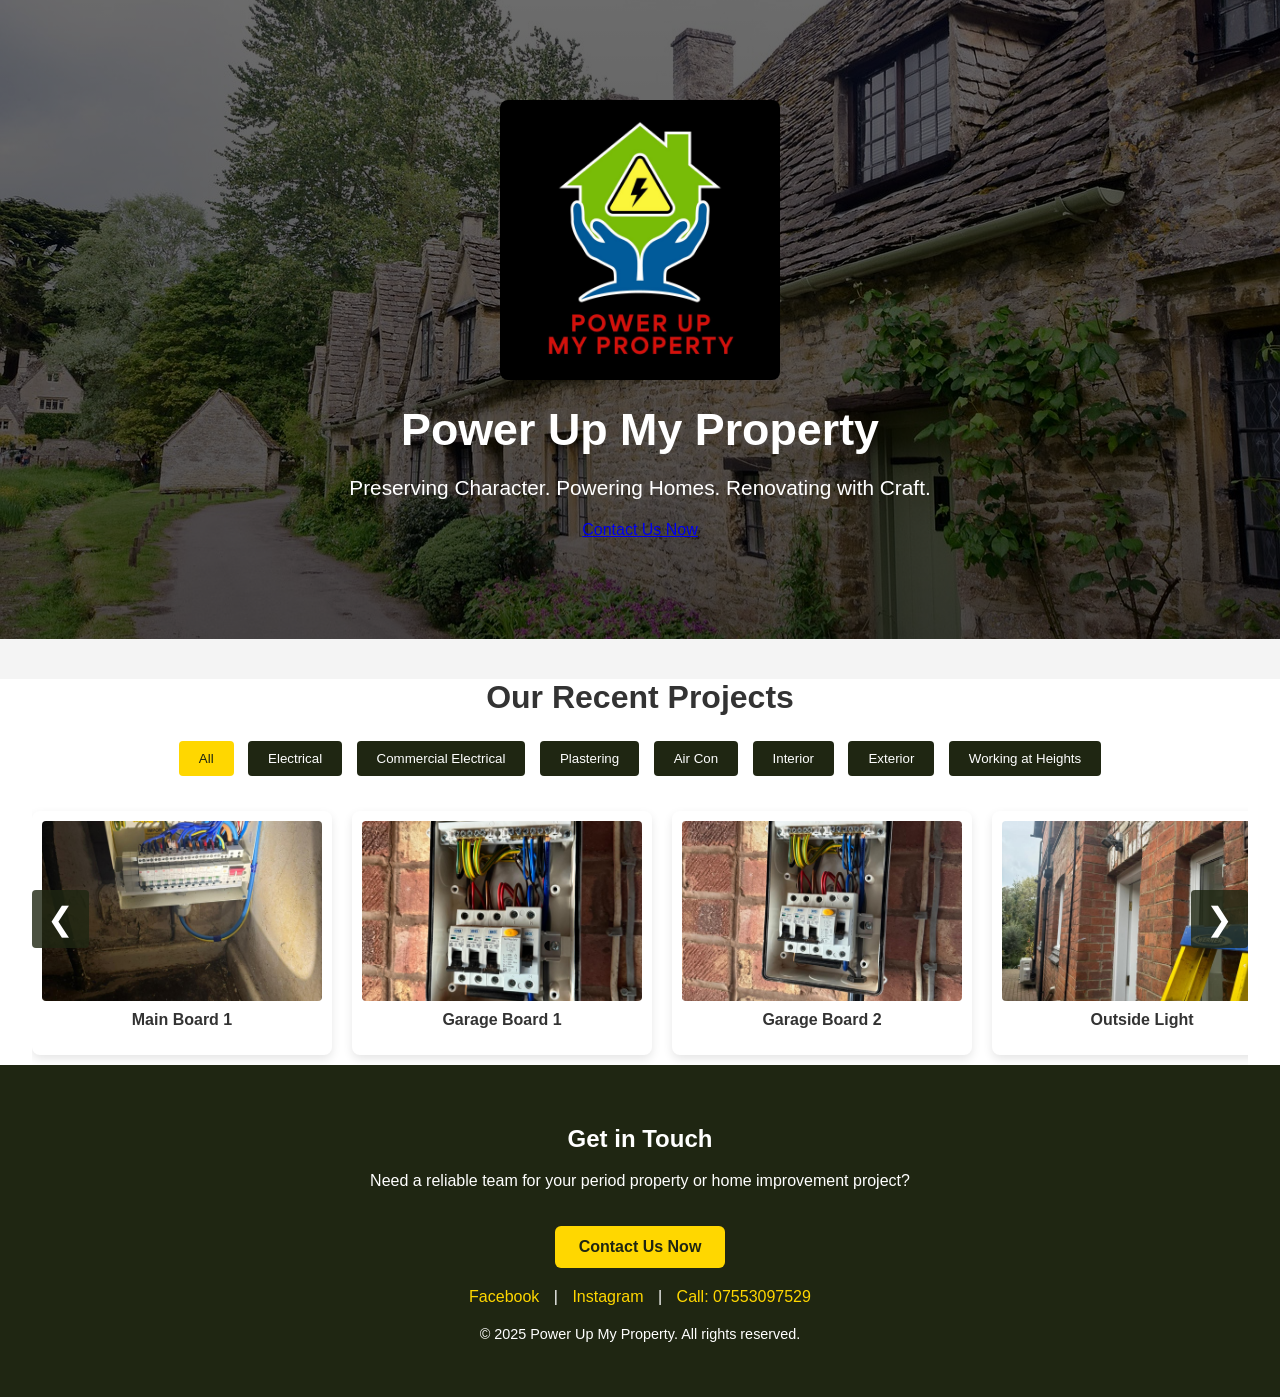
==== index.html @ 35eda973 "init init" ====
<!DOCTYPE html>


<html lang="en">
<head>
  <meta charset="UTF-8" />
  <meta name="viewport" content="width=device-width, initial-scale=1.0" />
  <meta name="description" content="Power Up My Property - Period property renovations, electrical work, masonry and carpentry. Trusted home improvement experts.">
  <meta name="keywords" content="period renovation, electrical services, masonry, carpentry, domestic improvements, heritage restoration">
  <meta name="author" content="Power Up My Property">
  <title>Power Up My Property | Period Renovation & Home Services</title>
  <style>
    body { margin: 0; font-family: 'Segoe UI', sans-serif; background-color: #f4f4f4; color: #333; }
    header { background: url('Assets/village%201.jpg') no-repeat center center; background-size: cover; color: white; padding: 100px 20px 80px; text-align: center; position: relative; }
    header::after { content: ""; position: absolute; top: 0; left: 0; width: 100%; height: 100%; background: rgba(0, 0, 0, 0.5); z-index: 0; }
    header .content { position: relative; z-index: 1; }
    header img { width: 140px; border-radius: 8px; }
    h1 { font-size: 2.8em; margin: 20px 0 10px; }
    .tagline { font-size: 1.3em; }
    .filter-buttons { text-align: center; margin: 20px 0; }
    .filter-buttons button { padding: 10px 20px; margin: 5px; border: none; background: #1f2612; color: #fff; border-radius: 4px; cursor: pointer; }
    .filter-buttons button.active, .filter-buttons button:hover { background-color: #ffd700; color: #1f2612; }
    .carousel-container { position: relative; overflow: hidden; margin: 0 auto; max-width: 95%; }
    .carousel-track { display: flex; flex-wrap: nowrap; overflow-x: auto; scroll-behavior: smooth; padding: 10px 0; gap: 20px; }
    .carousel-item { flex: 0 0 auto; width: 280px; display: inline-flex; flex-direction: column; background: #fff; border-radius: 8px; box-shadow: 0 4px 10px rgba(0, 0, 0, 0.1); padding: 10px; text-align: center; cursor: pointer; }
    .carousel-item img { width: 100%; height: 180px; object-fit: cover; border-radius: 4px; }
    .carousel-item p { margin-top: 10px; font-weight: 600; color: #333; }
    .carousel-btn { position: absolute; top: 45%; transform: translateY(-50%); background: rgba(31, 38, 18, 0.8); color: white; border: none; font-size: 2em; padding: 10px 15px; cursor: pointer; z-index: 10; border-radius: 4px; }
    .carousel-btn.left { left: 0; }
    .carousel-btn.right { right: 0; }
    .carousel-btn:hover { background: #ffd700; color: #1f2612; }
    .lightbox { display: none; position: fixed; z-index: 1000; top: 0; left: 0; width: 100%; height: 100%; background: rgba(0,0,0,0.8); align-items: center; justify-content: center; }
    .lightbox img { max-width: 90%; max-height: 80vh; border-radius: 8px; }
    footer { background: #1f2612; color: white; text-align: center; padding: 40px 20px; }
    .contact-btn { display: inline-block; margin-top: 20px; padding: 12px 24px; background-color: #ffd700; color: #1f2612; text-decoration: none; font-weight: bold; border-radius: 6px; }
    .socials a { margin: 0 10px; color: #ffd700; text-decoration: none; }
    @media (max-width: 768px) { .carousel-item { width: 80%; } }
  </style>
<header style="position: relative; background: url('Assets/village 1.jpg') no-repeat center center; background-size: cover; padding: 100px 20px 100px;">
  <div style="position: absolute; top: 0; left: 0; width: 100%; height: 100%;
               background: linear-gradient(to bottom, rgba(0,0,0,0.15), rgba(0,0,0,0.35));
               z-index: 0;"></div>

  <div class="content" style="position: relative; z-index: 1; text-align: center; color: white;">
    <img src="Assets/Logo Black.jpeg" alt="Power Up My Property Logo"
         style="width: 280px; margin-bottom: 20px;" />

    <h1 style="font-size: 2.8em; margin: 0 0 10px;">Power Up My Property</h1>
    <p class="tagline" style="font-size: 1.3em;">Preserving Character. Powering Homes. Renovating with Craft.</p>

    <a href=\"mailto: powerupmyproperty@gmail.com\" class=\"contact-btn\" 
       style=\"margin-top: 25px; display: inline-block; padding: 14px 30px; font-size: 1em; font-weight: bold;
              background-color: #ffd700; color: #1f2612; text-decoration: none; border-radius: 6px;\">
      Contact Us Now
    </a>
  </div>
</header>


  <section id="projects" style="background-color:#fff;">
    <h2 style="text-align:center; font-size:2em; margin:40px 0 20px;">Our Recent Projects</h2>


<div class="filter-buttons">
  <button class="filter-btn active" data-category="all">All</button>
  <button class="filter-btn" data-category="electrical">Electrical</button>
  <button class="filter-btn" data-category="commercial">Commercial Electrical</button>
  <button class="filter-btn" data-category="plastering">Plastering</button>
  <button class="filter-btn" data-category="aircon">Air Con</button>
  <button class="filter-btn" data-category="interior">Interior</button>
  <button class="filter-btn" data-category="exterior">Exterior</button>
  <button class="filter-btn" data-category="wah">Working at Heights</button>
</div>

<div class="carousel-container">
  <button class="carousel-btn left">&#10094;</button>
  <div class="carousel-track">

    <!-- Electrical -->
    <div class="carousel-item" data-category="electrical">
      <img src="Assets/Main Board 1.jpeg" alt="Main Board 1">
      <p>Main Board 1</p>
    </div>
    <div class="carousel-item" data-category="electrical">
      <img src="Assets/Garrage Board 1.jpeg" alt="Garage Board 1">
      <p>Garage Board 1</p>
    </div>
    <div class="carousel-item" data-category="electrical">
      <img src="Assets/Garrage Board 2.jpeg" alt="Garage Board 2">
      <p>Garage Board 2</p>
    </div>
    <div class="carousel-item" data-category="electrical">
      <img src="Assets/Outside Light 1.jpeg" alt="Outside Light">
      <p>Outside Light</p>
    </div>

    <!-- Commercial Electrical -->
    <div class="carousel-item" data-category="commercial">
      <img src="Assets/Commercial Board 1.jpeg" alt="Commercial Board 1">
      <p>Commercial Consumer Unit</p>
    </div>
    <div class="carousel-item" data-category="commercial">
      <img src="Assets/EV Charger 1.jpeg" alt="EV Charger">
      <p>EV Charger Installation</p>
    </div>

    <!-- Plastering -->
    <div class="carousel-item" data-category="plastering">
      <img src="Assets/Plastering Arch 2.jpeg" alt="Plastering Arch 2">
      <p>Plastering Arch 2</p>
    </div>
    <div class="carousel-item" data-category="plastering">
      <img src="Assets/Plastering Arch.jpeg" alt="Plastering Arch">
      <p>Plastering Arch</p>
    </div>
    <div class="carousel-item" data-category="plastering">
      <img src="Assets/Plastering 7.jpeg" alt="Plastering 7">
      <p>Plastering 7</p>
    </div>
    <div class="carousel-item" data-category="plastering">
      <img src="Assets/Plastering 3.jpeg" alt="Plastering 3">
      <p>Plastering 3</p>
    </div>

    <!-- Air Con -->
    <div class="carousel-item" data-category="aircon">
      <img src="Assets/Air Con 1.jpeg" alt="Air Conditioning Unit 1">
      <p>Air Conditioning Unit 1</p>
    </div>
    <div class="carousel-item" data-category="aircon">
      <img src="Assets/Air Con 2.jpeg" alt="Air Conditioning Unit 2">
      <p>Air Conditioning Unit 2</p>
    </div>

    <!-- Working at Heights -->
    <div class="carousel-item" data-category="wah">
      <img src="Assets/WAH 1.jpeg" alt="WAH 1">
      <p>Working at Heights 1</p>
    </div>
    <div class="carousel-item" data-category="wah">
      <img src="Assets/WAH 2.jpeg" alt="WAH 2">
      <p>Working at Heights 2</p>
    </div>

  </div>
  <button class="carousel-btn right">&#10095;</button>
</div>

  </section>


  <div id="lightbox" class="lightbox">
    <img id="lightbox-img" src="#" alt="Expanded View">
  </div>


  <footer>
    <h2>Get in Touch</h2>
    <p>Need a reliable team for your period property or home improvement project?</p>
    <a href="mailto:powerupmyproperty@gmail.com" class="contact-btn">Contact Us Now</a>
    <div class="socials" style="margin-top:20px;">
      <a href="https://facebook.com/powerupmyproperty" target="_blank">Facebook</a> |
      <a href="https://instagram.com/powerupmyproperty" target="_blank">Instagram</a> |
      <a href="tel:+447553097529">Call: 07553097529</a>
    </div>
    <p style="margin-top: 20px; font-size: 0.9em;">&copy; 2025 Power Up My Property. All rights reserved.</p>
  </footer>


  <script>
    document.querySelectorAll('.filter-btn').forEach(btn => {
      btn.addEventListener('click', () => {
        document.querySelectorAll('.filter-btn').forEach(b => b.classList.remove('active'));
        btn.classList.add('active');
        const category = btn.getAttribute('data-category');
        document.querySelectorAll('.carousel-item').forEach(item => {
          item.style.display = category === 'all' || item.dataset.category === category ? 'inline-flex' : 'none';
        });
      });
    });
    document.querySelector('.carousel-btn.left').addEventListener('click', () => {
      document.querySelector('.carousel-track').scrollBy({ left: -300, behavior: 'smooth' });
    });
    document.querySelector('.carousel-btn.right').addEventListener('click', () => {
      document.querySelector('.carousel-track').scrollBy({ left: 300, behavior: 'smooth' });
    });
    document.querySelectorAll('.carousel-item img').forEach(img => {
      img.addEventListener('click', () => {
        document.getElementById('lightbox-img').src = img.src;
        document.getElementById('lightbox').style.display = 'flex';
      });
    });
    document.getElementById('lightbox').addEventListener('click', () => {
      document.getElementById('lightbox').style.display = 'none';
    });
  </script>


</body>
</html>
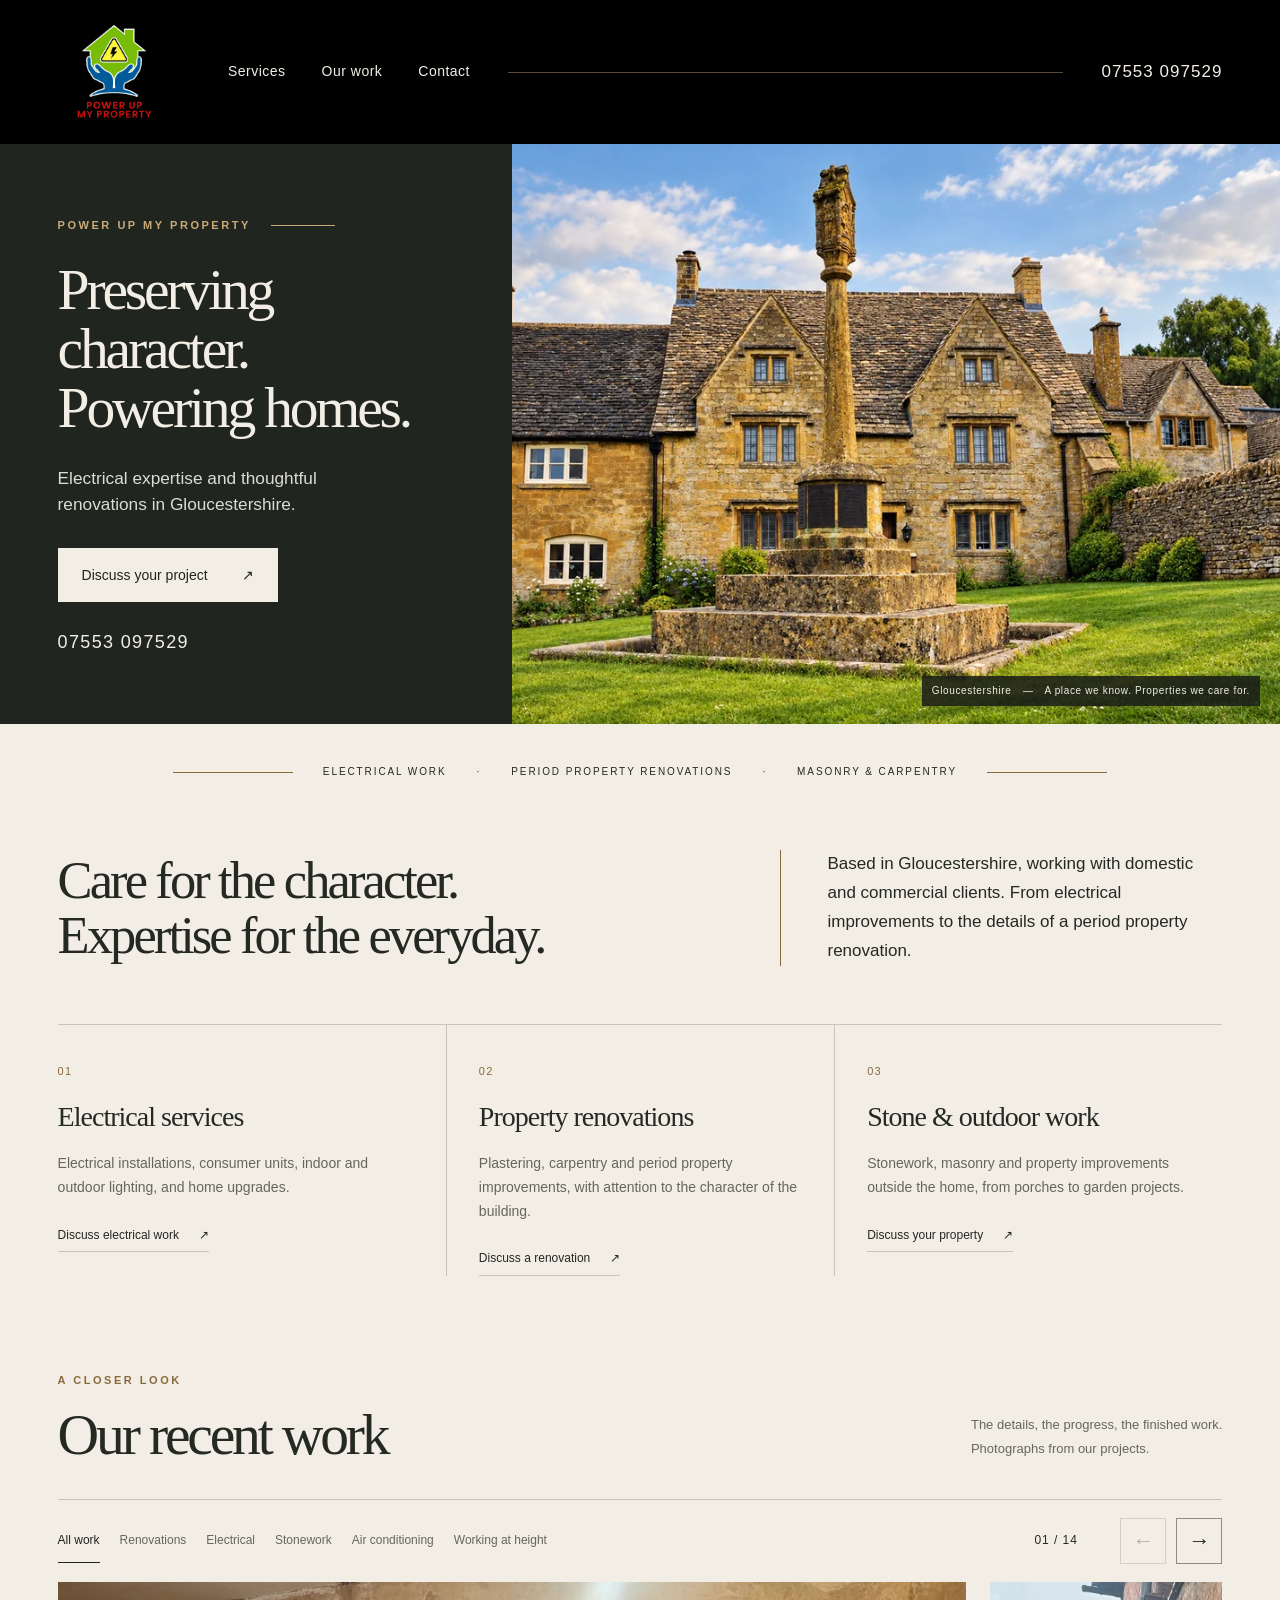
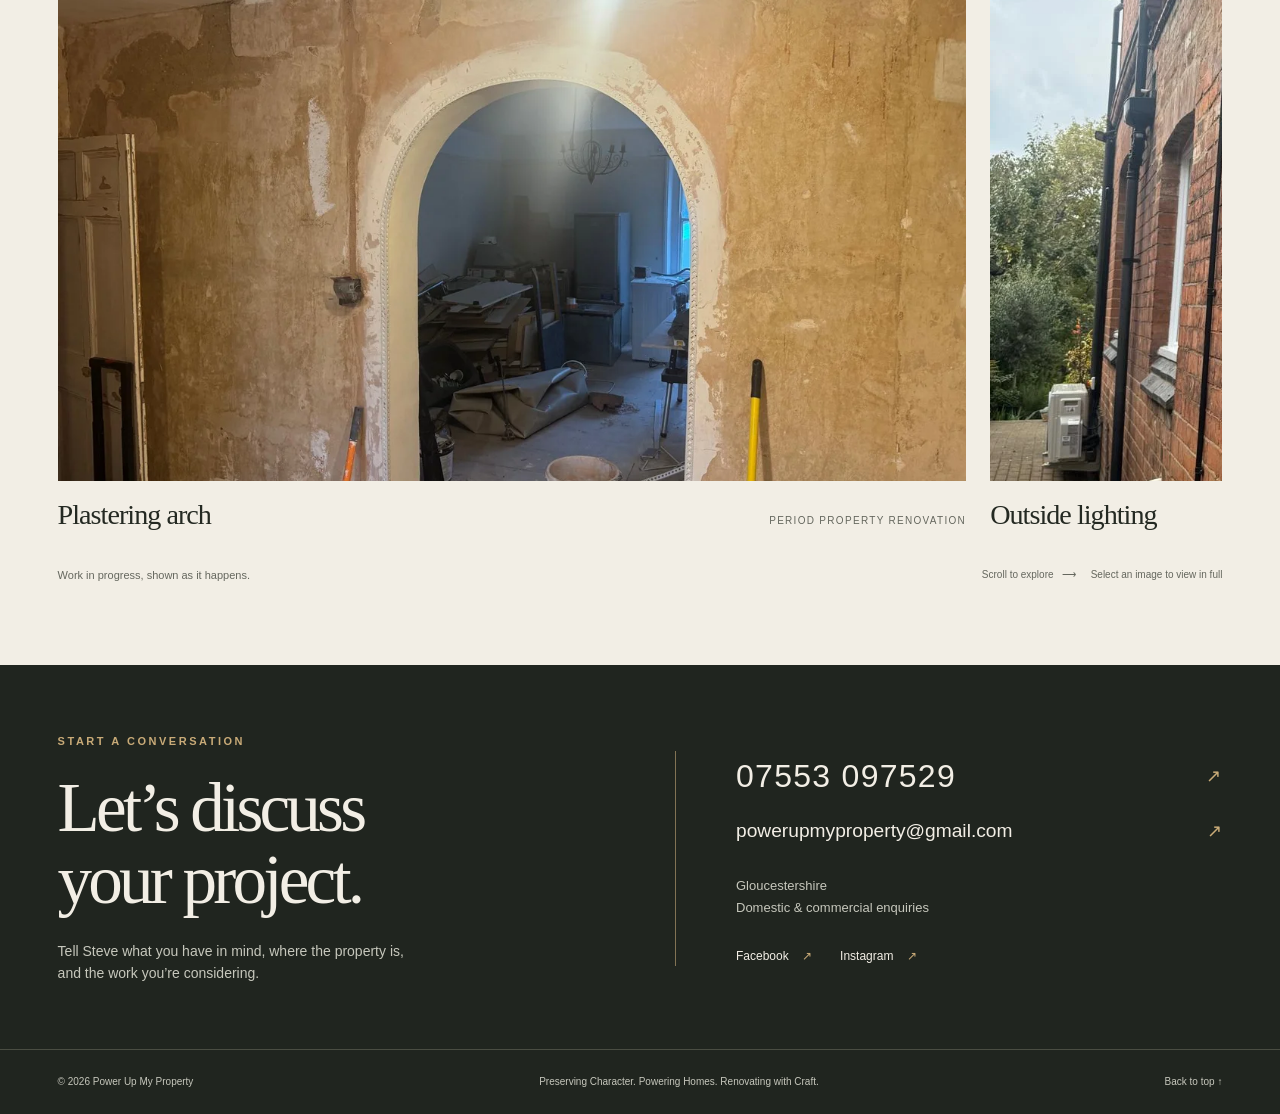
==== commit aca3427b: "Publish redesigned PUMP homepage" ====
--- a/index.html
+++ b/index.html
@@ -1,200 +1,190 @@
-<!DOCTYPE html>
-
-
-<html lang="en">
+<!doctype html>
+<html lang="en-GB">
 <head>
-  <meta charset="UTF-8" />
-  <meta name="viewport" content="width=device-width, initial-scale=1.0" />
-  <meta name="description" content="Power Up My Property - Period property renovations, electrical work, masonry and carpentry. Trusted home improvement experts.">
-  <meta name="keywords" content="period renovation, electrical services, masonry, carpentry, domestic improvements, heritage restoration">
-  <meta name="author" content="Power Up My Property">
-  <title>Power Up My Property | Period Renovation & Home Services</title>
-  <style>
-    body { margin: 0; font-family: 'Segoe UI', sans-serif; background-color: #f4f4f4; color: #333; }
-    header { background: url('Assets/village%201.jpg') no-repeat center center; background-size: cover; color: white; padding: 100px 20px 80px; text-align: center; position: relative; }
-    header::after { content: ""; position: absolute; top: 0; left: 0; width: 100%; height: 100%; background: rgba(0, 0, 0, 0.5); z-index: 0; }
-    header .content { position: relative; z-index: 1; }
-    header img { width: 140px; border-radius: 8px; }
-    h1 { font-size: 2.8em; margin: 20px 0 10px; }
-    .tagline { font-size: 1.3em; }
-    .filter-buttons { text-align: center; margin: 20px 0; }
-    .filter-buttons button { padding: 10px 20px; margin: 5px; border: none; background: #1f2612; color: #fff; border-radius: 4px; cursor: pointer; }
-    .filter-buttons button.active, .filter-buttons button:hover { background-color: #ffd700; color: #1f2612; }
-    .carousel-container { position: relative; overflow: hidden; margin: 0 auto; max-width: 95%; }
-    .carousel-track { display: flex; flex-wrap: nowrap; overflow-x: auto; scroll-behavior: smooth; padding: 10px 0; gap: 20px; }
-    .carousel-item { flex: 0 0 auto; width: 280px; display: inline-flex; flex-direction: column; background: #fff; border-radius: 8px; box-shadow: 0 4px 10px rgba(0, 0, 0, 0.1); padding: 10px; text-align: center; cursor: pointer; }
-    .carousel-item img { width: 100%; height: 180px; object-fit: cover; border-radius: 4px; }
-    .carousel-item p { margin-top: 10px; font-weight: 600; color: #333; }
-    .carousel-btn { position: absolute; top: 45%; transform: translateY(-50%); background: rgba(31, 38, 18, 0.8); color: white; border: none; font-size: 2em; padding: 10px 15px; cursor: pointer; z-index: 10; border-radius: 4px; }
-    .carousel-btn.left { left: 0; }
-    .carousel-btn.right { right: 0; }
-    .carousel-btn:hover { background: #ffd700; color: #1f2612; }
-    .lightbox { display: none; position: fixed; z-index: 1000; top: 0; left: 0; width: 100%; height: 100%; background: rgba(0,0,0,0.8); align-items: center; justify-content: center; }
-    .lightbox img { max-width: 90%; max-height: 80vh; border-radius: 8px; }
-    footer { background: #1f2612; color: white; text-align: center; padding: 40px 20px; }
-    .contact-btn { display: inline-block; margin-top: 20px; padding: 12px 24px; background-color: #ffd700; color: #1f2612; text-decoration: none; font-weight: bold; border-radius: 6px; }
-    .socials a { margin: 0 10px; color: #ffd700; text-decoration: none; }
-    @media (max-width: 768px) { .carousel-item { width: 80%; } }
-  </style>
-<header style="position: relative; background: url('Assets/village 1.jpg') no-repeat center center; background-size: cover; padding: 100px 20px 100px;">
-  <div style="position: absolute; top: 0; left: 0; width: 100%; height: 100%;
-               background: linear-gradient(to bottom, rgba(0,0,0,0.15), rgba(0,0,0,0.35));
-               z-index: 0;"></div>
-
-  <div class="content" style="position: relative; z-index: 1; text-align: center; color: white;">
-    <img src="Assets/Logo Black.jpeg" alt="Power Up My Property Logo"
-         style="width: 280px; margin-bottom: 20px;" />
-
-    <h1 style="font-size: 2.8em; margin: 0 0 10px;">Power Up My Property</h1>
-    <p class="tagline" style="font-size: 1.3em;">Preserving Character. Powering Homes. Renovating with Craft.</p>
-
-    <a href=\"mailto: powerupmyproperty@gmail.com\" class=\"contact-btn\" 
-       style=\"margin-top: 25px; display: inline-block; padding: 14px 30px; font-size: 1em; font-weight: bold;
-              background-color: #ffd700; color: #1f2612; text-decoration: none; border-radius: 6px;\">
-      Contact Us Now
-    </a>
-  </div>
-</header>
-
-
-  <section id="projects" style="background-color:#fff;">
-    <h2 style="text-align:center; font-size:2em; margin:40px 0 20px;">Our Recent Projects</h2>
-
-
-<div class="filter-buttons">
-  <button class="filter-btn active" data-category="all">All</button>
-  <button class="filter-btn" data-category="electrical">Electrical</button>
-  <button class="filter-btn" data-category="commercial">Commercial Electrical</button>
-  <button class="filter-btn" data-category="plastering">Plastering</button>
-  <button class="filter-btn" data-category="aircon">Air Con</button>
-  <button class="filter-btn" data-category="interior">Interior</button>
-  <button class="filter-btn" data-category="exterior">Exterior</button>
-  <button class="filter-btn" data-category="wah">Working at Heights</button>
-</div>
-
-<div class="carousel-container">
-  <button class="carousel-btn left">&#10094;</button>
-  <div class="carousel-track">
-
-    <!-- Electrical -->
-    <div class="carousel-item" data-category="electrical">
-      <img src="Assets/Main Board 1.jpeg" alt="Main Board 1">
-      <p>Main Board 1</p>
+  <meta charset="utf-8">
+  <meta name="viewport" content="width=device-width, initial-scale=1">
+  <meta name="theme-color" content="#20251f">
+  <title>Electrical Work & Property Renovations in Gloucestershire | Power Up My Property</title>
+  <meta name="description" content="Electrical work, period property renovations, plastering, masonry and carpentry in Gloucestershire. Explore Steve’s work and contact Power Up My Property on 07553 097529.">
+  <link rel="canonical" href="https://www.powerupmyproperty.co.uk/">
+  <link rel="icon" type="image/jpeg" href="Assets/Logo%20Black.jpeg">
+  <meta property="og:type" content="website">
+  <meta property="og:locale" content="en_GB">
+  <meta property="og:title" content="Power Up My Property — Preserving character. Powering homes.">
+  <meta property="og:description" content="Electrical expertise and thoughtful renovations in Gloucestershire. See our work and discuss your project with Steve.">
+  <meta property="og:url" content="https://www.powerupmyproperty.co.uk/">
+  <meta property="og:image" content="https://www.powerupmyproperty.co.uk/Assets/approved-hero.png">
+  <meta property="og:image:alt" content="Historic Cotswold stone houses and a stone monument">
+  <meta name="twitter:card" content="summary_large_image">
+  <link rel="stylesheet" href="Assets/site.css">
+  <script src="Assets/site.js" defer></script>
+  <script type="application/ld+json">
+  {"@context":"https://schema.org","@type":"LocalBusiness","name":"Power Up My Property","url":"https://www.powerupmyproperty.co.uk/","logo":"https://www.powerupmyproperty.co.uk/Assets/Logo%20Black.jpeg","image":"https://www.powerupmyproperty.co.uk/Assets/approved-hero.png","telephone":"+447553097529","email":"powerupmyproperty@gmail.com","areaServed":{"@type":"AdministrativeArea","name":"Gloucestershire"},"description":"Electrical work and property renovations for domestic and commercial clients in Gloucestershire.","sameAs":["https://facebook.com/powerupmyproperty","https://instagram.com/power_up_my_property"]}
+  </script>
+</head>
+<body>
+  <a class="skip-link" href="#main">Skip to content</a>
+  <header class="site-header" id="home">
+    <div class="header-inner">
+      <a class="brand" href="#home" aria-label="Power Up My Property — home"><img src="Assets/Logo%20Black.jpeg" width="1240" height="1240" alt="Power Up My Property"></a>
+      <button class="menu-toggle" type="button" aria-expanded="false" aria-controls="site-nav" hidden><span>Menu</span><span class="menu-icon" aria-hidden="true"></span></button>
+      <nav id="site-nav" aria-label="Main navigation"><a href="#services">Services</a><a href="#projects">Our work</a><a href="#contact">Contact</a></nav>
+      <span class="header-rule" aria-hidden="true"></span>
+      <a class="header-phone" href="tel:+447553097529">07553 097529</a>
     </div>
-    <div class="carousel-item" data-category="electrical">
-      <img src="Assets/Garrage Board 1.jpeg" alt="Garage Board 1">
-      <p>Garage Board 1</p>
-    </div>
-    <div class="carousel-item" data-category="electrical">
-      <img src="Assets/Garrage Board 2.jpeg" alt="Garage Board 2">
-      <p>Garage Board 2</p>
-    </div>
-    <div class="carousel-item" data-category="electrical">
-      <img src="Assets/Outside Light 1.jpeg" alt="Outside Light">
-      <p>Outside Light</p>
-    </div>
-
-    <!-- Commercial Electrical -->
-    <div class="carousel-item" data-category="commercial">
-      <img src="Assets/Commercial Board 1.jpeg" alt="Commercial Board 1">
-      <p>Commercial Consumer Unit</p>
-    </div>
-    <div class="carousel-item" data-category="commercial">
-      <img src="Assets/EV Charger 1.jpeg" alt="EV Charger">
-      <p>EV Charger Installation</p>
-    </div>
-
-    <!-- Plastering -->
-    <div class="carousel-item" data-category="plastering">
-      <img src="Assets/Plastering Arch 2.jpeg" alt="Plastering Arch 2">
-      <p>Plastering Arch 2</p>
-    </div>
-    <div class="carousel-item" data-category="plastering">
-      <img src="Assets/Plastering Arch.jpeg" alt="Plastering Arch">
-      <p>Plastering Arch</p>
-    </div>
-    <div class="carousel-item" data-category="plastering">
-      <img src="Assets/Plastering 7.jpeg" alt="Plastering 7">
-      <p>Plastering 7</p>
-    </div>
-    <div class="carousel-item" data-category="plastering">
-      <img src="Assets/Plastering 3.jpeg" alt="Plastering 3">
-      <p>Plastering 3</p>
-    </div>
-
-    <!-- Air Con -->
-    <div class="carousel-item" data-category="aircon">
-      <img src="Assets/Air Con 1.jpeg" alt="Air Conditioning Unit 1">
-      <p>Air Conditioning Unit 1</p>
-    </div>
-    <div class="carousel-item" data-category="aircon">
-      <img src="Assets/Air Con 2.jpeg" alt="Air Conditioning Unit 2">
-      <p>Air Conditioning Unit 2</p>
-    </div>
-
-    <!-- Working at Heights -->
-    <div class="carousel-item" data-category="wah">
-      <img src="Assets/WAH 1.jpeg" alt="WAH 1">
-      <p>Working at Heights 1</p>
-    </div>
-    <div class="carousel-item" data-category="wah">
-      <img src="Assets/WAH 2.jpeg" alt="WAH 2">
-      <p>Working at Heights 2</p>
-    </div>
-
-  </div>
-  <button class="carousel-btn right">&#10095;</button>
-</div>
-
-  </section>
-
-
-  <div id="lightbox" class="lightbox">
-    <img id="lightbox-img" src="#" alt="Expanded View">
-  </div>
-
-
-  <footer>
-    <h2>Get in Touch</h2>
-    <p>Need a reliable team for your period property or home improvement project?</p>
-    <a href="mailto:powerupmyproperty@gmail.com" class="contact-btn">Contact Us Now</a>
-    <div class="socials" style="margin-top:20px;">
-      <a href="https://facebook.com/powerupmyproperty" target="_blank">Facebook</a> |
-      <a href="https://instagram.com/powerupmyproperty" target="_blank">Instagram</a> |
-      <a href="tel:+447553097529">Call: 07553097529</a>
-    </div>
-    <p style="margin-top: 20px; font-size: 0.9em;">&copy; 2025 Power Up My Property. All rights reserved.</p>
-  </footer>
-
-
-  <script>
-    document.querySelectorAll('.filter-btn').forEach(btn => {
-      btn.addEventListener('click', () => {
-        document.querySelectorAll('.filter-btn').forEach(b => b.classList.remove('active'));
-        btn.classList.add('active');
-        const category = btn.getAttribute('data-category');
-        document.querySelectorAll('.carousel-item').forEach(item => {
-          item.style.display = category === 'all' || item.dataset.category === category ? 'inline-flex' : 'none';
-        });
-      });
-    });
-    document.querySelector('.carousel-btn.left').addEventListener('click', () => {
-      document.querySelector('.carousel-track').scrollBy({ left: -300, behavior: 'smooth' });
-    });
-    document.querySelector('.carousel-btn.right').addEventListener('click', () => {
-      document.querySelector('.carousel-track').scrollBy({ left: 300, behavior: 'smooth' });
-    });
-    document.querySelectorAll('.carousel-item img').forEach(img => {
-      img.addEventListener('click', () => {
-        document.getElementById('lightbox-img').src = img.src;
-        document.getElementById('lightbox').style.display = 'flex';
-      });
-    });
-    document.getElementById('lightbox').addEventListener('click', () => {
-      document.getElementById('lightbox').style.display = 'none';
-    });
-  </script>
-
-
+  </header>
+  <main id="main">
+    <section class="hero" id="hero" aria-labelledby="hero-title">
+      <div class="hero-copy">
+        <p class="eyebrow light">Power Up My Property <span aria-hidden="true"></span></p>
+        <h1 id="hero-title">Preserving<br>character.<br><span>Powering homes.</span></h1>
+        <p class="hero-description">Electrical expertise and thoughtful renovations in Gloucestershire.</p>
+        <a class="button button-light" href="#contact">Discuss your project <span aria-hidden="true">↗</span></a>
+        <a class="hero-phone" href="tel:+447553097529">07553 097529</a>
+      </div>
+      <figure class="hero-image">
+        <img src="Assets/images/hero-1600.webp" srcset="Assets/images/hero-640.webp 640w, Assets/images/hero-1000.webp 1000w, Assets/images/hero-1600.webp 1559w" sizes="(max-width: 760px) 100vw, 60vw" width="1559" height="1009" alt="Historic Cotswold stone houses and a village monument — properties Steve has worked on" fetchpriority="high">
+        <figcaption>Gloucestershire <span aria-hidden="true">—</span> A place we know. Properties we care for.</figcaption>
+      </figure>
+    </section>
+    <section class="services section-shell" id="services" aria-labelledby="services-title">
+      <p class="service-line"><span>Electrical work</span><span>Period property renovations</span><span>Masonry &amp; carpentry</span></p>
+      <div class="intro-grid">
+        <h2 id="services-title">Care for the character.<br>Expertise for the everyday.</h2>
+        <p>Based in Gloucestershire, working with domestic and commercial clients. From electrical improvements to the details of a period property renovation.</p>
+      </div>
+      <div class="service-list">
+        <article><span class="service-number" aria-hidden="true">01</span><h3>Electrical services</h3><p>Electrical installations, consumer units, indoor and outdoor lighting, and home upgrades.</p><a href="#contact">Discuss electrical work <span aria-hidden="true">↗</span></a></article>
+        <article><span class="service-number" aria-hidden="true">02</span><h3>Property renovations</h3><p>Plastering, carpentry and period property improvements, with attention to the character of the building.</p><a href="#contact">Discuss a renovation <span aria-hidden="true">↗</span></a></article>
+        <article><span class="service-number" aria-hidden="true">03</span><h3>Stone &amp; outdoor work</h3><p>Stonework, masonry and property improvements outside the home, from porches to garden projects.</p><a href="#contact">Discuss your property <span aria-hidden="true">↗</span></a></article>
+      </div>
+    </section>
+    <section class="projects section-shell" id="projects" aria-labelledby="projects-title">
+      <div class="section-heading"><div><p class="eyebrow">A closer look</p><h2 id="projects-title">Our recent work</h2></div><p class="gallery-intro">The details, the progress, the finished work.<br> Photographs from our projects.</p></div>
+      <div class="gallery-toolbar" hidden>
+        <div class="filters" role="group" aria-label="Filter project photographs">
+          <button type="button" data-filter="all" aria-pressed="true">All work</button>
+          <button type="button" data-filter="renovation" aria-pressed="false">Renovations</button>
+          <button type="button" data-filter="electrical" aria-pressed="false">Electrical</button>
+          <button type="button" data-filter="stone" aria-pressed="false">Stonework</button>
+          <button type="button" data-filter="aircon" aria-pressed="false">Air conditioning</button>
+          <button type="button" data-filter="height" aria-pressed="false">Working at height</button>
+        </div>
+        <div class="gallery-navigation"><span id="gallery-count" aria-hidden="true">01 / 14</span><button class="arrow" type="button" id="gallery-prev" aria-label="Previous project photograph" aria-controls="gallery-track">←</button><button class="arrow" type="button" id="gallery-next" aria-label="Next project photograph" aria-controls="gallery-track">→</button></div>
+      </div>
+      <p class="sr-only" id="gallery-status" role="status" aria-live="polite" aria-atomic="true"></p>
+      <div class="gallery-track" id="gallery-track" role="region" aria-label="Project photographs. Scroll horizontally to browse." tabindex="0">
+        <article class="project-slide" data-category="renovation" data-title="Plastering arch">
+          <a class="project-image" href="Assets/Plastering%20Arch.jpeg" aria-label="View full photograph: Plastering arch">
+            <img src="Assets/images/plastering-arch-1200.webp" srcset="Assets/images/plastering-arch-600.webp 600w, Assets/images/plastering-arch-1200.webp 1200w" sizes="(max-width: 760px) 85vw, 72vw" width="1600" height="1200" alt="Period archway during plastering and renovation work" loading="lazy" decoding="async">
+            <span class="image-expand" aria-hidden="true">View photograph ↗</span>
+          </a>
+          <div class="project-caption"><h3>Plastering arch</h3><p>Period property renovation</p></div>
+        </article>
+        <article class="project-slide" data-category="electrical" data-title="Outside lighting">
+          <a class="project-image" href="Assets/Outside%20Light%201.jpeg" aria-label="View full photograph: Outside lighting">
+            <img src="Assets/images/outside-light-1200.webp" srcset="Assets/images/outside-light-600.webp 600w, Assets/images/outside-light-1200.webp 1200w" sizes="(max-width: 760px) 85vw, 72vw" width="1200" height="1600" alt="Outside light and cabling installed on a brick property" loading="lazy" decoding="async">
+            <span class="image-expand" aria-hidden="true">View photograph ↗</span>
+          </a>
+          <div class="project-caption"><h3>Outside lighting</h3><p>Electrical installation</p></div>
+        </article>
+        <article class="project-slide" data-category="renovation" data-title="A freshly plastered arch">
+          <a class="project-image" href="Assets/Arch%20Final.jpeg" aria-label="View full photograph: A freshly plastered arch">
+            <img src="Assets/images/arch-finish-1200.webp" srcset="Assets/images/arch-finish-600.webp 600w, Assets/images/arch-finish-1200.webp 1200w" sizes="(max-width: 760px) 85vw, 72vw" width="1600" height="1200" alt="Fresh plaster around the archway in a room under renovation" loading="lazy" decoding="async">
+            <span class="image-expand" aria-hidden="true">View photograph ↗</span>
+          </a>
+          <div class="project-caption"><h3>A freshly plastered arch</h3><p>Plastering &amp; finishing</p></div>
+        </article>
+        <article class="project-slide" data-category="stone" data-title="Stone porch">
+          <a class="project-image" href="Assets/Stone%20Porch%201.jpeg" aria-label="View full photograph: Stone porch">
+            <img src="Assets/images/stone-porch-1200.webp" srcset="Assets/images/stone-porch-600.webp 600w, Assets/images/stone-porch-1200.webp 1152w" sizes="(max-width: 760px) 85vw, 72vw" width="1152" height="2048" alt="Stone porch under construction against a Cotswold stone building" loading="lazy" decoding="async">
+            <span class="image-expand" aria-hidden="true">View photograph ↗</span>
+          </a>
+          <div class="project-caption"><h3>Stone porch</h3><p>Masonry in progress</p></div>
+        </article>
+        <article class="project-slide" data-category="electrical" data-title="Consumer unit">
+          <a class="project-image" href="Assets/Main%20Board%201.jpeg" aria-label="View full photograph: Consumer unit">
+            <img src="Assets/images/main-board-1200.webp" srcset="Assets/images/main-board-600.webp 600w, Assets/images/main-board-1200.webp 1200w" sizes="(max-width: 760px) 85vw, 72vw" width="1200" height="1600" alt="Consumer unit with its cover removed showing circuit wiring" loading="lazy" decoding="async">
+            <span class="image-expand" aria-hidden="true">View photograph ↗</span>
+          </a>
+          <div class="project-caption"><h3>Consumer unit</h3><p>Electrical work</p></div>
+        </article>
+        <article class="project-slide" data-category="electrical" data-title="Garage consumer unit">
+          <a class="project-image" href="Assets/Garrage%20Board%201.jpeg" aria-label="View full photograph: Garage consumer unit">
+            <img src="Assets/images/garage-board-1-1200.webp" srcset="Assets/images/garage-board-1-600.webp 600w, Assets/images/garage-board-1-1200.webp 1200w" sizes="(max-width: 760px) 85vw, 72vw" width="1200" height="1600" alt="Garage electrical consumer unit installation" loading="lazy" decoding="async">
+            <span class="image-expand" aria-hidden="true">View photograph ↗</span>
+          </a>
+          <div class="project-caption"><h3>Garage consumer unit</h3><p>Electrical work</p></div>
+        </article>
+        <article class="project-slide" data-category="electrical" data-title="Garage electrical work">
+          <a class="project-image" href="Assets/Garrage%20Board%202.jpeg" aria-label="View full photograph: Garage electrical work">
+            <img src="Assets/images/garage-board-2-1200.webp" srcset="Assets/images/garage-board-2-600.webp 600w, Assets/images/garage-board-2-1200.webp 1200w" sizes="(max-width: 760px) 85vw, 72vw" width="1200" height="1600" alt="Another view of the garage consumer unit" loading="lazy" decoding="async">
+            <span class="image-expand" aria-hidden="true">View photograph ↗</span>
+          </a>
+          <div class="project-caption"><h3>Garage electrical work</h3><p>Electrical work</p></div>
+        </article>
+        <article class="project-slide" data-category="renovation" data-title="The archway detail">
+          <a class="project-image" href="Assets/Plastering%20Arch%202.jpeg" aria-label="View full photograph: The archway detail">
+            <img src="Assets/images/arch-detail-1200.webp" srcset="Assets/images/arch-detail-600.webp 600w, Assets/images/arch-detail-1200.webp 1200w" sizes="(max-width: 760px) 85vw, 72vw" width="1200" height="1600" alt="Plaster being finished by hand around the curve of an archway" loading="lazy" decoding="async">
+            <span class="image-expand" aria-hidden="true">View photograph ↗</span>
+          </a>
+          <div class="project-caption"><h3>The archway detail</h3><p>Plastering in progress</p></div>
+        </article>
+        <article class="project-slide" data-category="renovation" data-title="Plastering work">
+          <a class="project-image" href="Assets/Plastering%207.jpeg" aria-label="View full photograph: Plastering work">
+            <img src="Assets/images/plastering-7-1200.webp" srcset="Assets/images/plastering-7-600.webp 600w, Assets/images/plastering-7-1200.webp 1200w" sizes="(max-width: 760px) 85vw, 72vw" width="1200" height="1600" alt="Plastering work inside a property" loading="lazy" decoding="async">
+            <span class="image-expand" aria-hidden="true">View photograph ↗</span>
+          </a>
+          <div class="project-caption"><h3>Plastering work</h3><p>Property renovation</p></div>
+        </article>
+        <article class="project-slide" data-category="renovation" data-title="Interior plasterwork">
+          <a class="project-image" href="Assets/Plastering%203.jpeg" aria-label="View full photograph: Interior plasterwork">
+            <img src="Assets/images/plastering-3-1200.webp" srcset="Assets/images/plastering-3-600.webp 600w, Assets/images/plastering-3-1200.webp 1200w" sizes="(max-width: 760px) 85vw, 72vw" width="1600" height="901" alt="Interior walls during plastering work" loading="lazy" decoding="async">
+            <span class="image-expand" aria-hidden="true">View photograph ↗</span>
+          </a>
+          <div class="project-caption"><h3>Interior plasterwork</h3><p>Property renovation</p></div>
+        </article>
+        <article class="project-slide" data-category="aircon" data-title="Air conditioning">
+          <a class="project-image" href="Assets/Air%20Con%201.jpeg" aria-label="View full photograph: Air conditioning">
+            <img src="Assets/images/air-con-1-1200.webp" srcset="Assets/images/air-con-1-600.webp 600w, Assets/images/air-con-1-1200.webp 901w" sizes="(max-width: 760px) 85vw, 72vw" width="901" height="1600" alt="Air conditioning equipment installed at a property" loading="lazy" decoding="async">
+            <span class="image-expand" aria-hidden="true">View photograph ↗</span>
+          </a>
+          <div class="project-caption"><h3>Air conditioning</h3><p>Installation work</p></div>
+        </article>
+        <article class="project-slide" data-category="aircon" data-title="Air conditioning detail">
+          <a class="project-image" href="Assets/Air%20Con%202.jpeg" aria-label="View full photograph: Air conditioning detail">
+            <img src="Assets/images/air-con-2-1200.webp" srcset="Assets/images/air-con-2-600.webp 600w, Assets/images/air-con-2-1200.webp 899w" sizes="(max-width: 760px) 85vw, 72vw" width="899" height="1599" alt="A second view of installed air conditioning equipment" loading="lazy" decoding="async">
+            <span class="image-expand" aria-hidden="true">View photograph ↗</span>
+          </a>
+          <div class="project-caption"><h3>Air conditioning detail</h3><p>Installation work</p></div>
+        </article>
+        <article class="project-slide" data-category="height" data-title="Working at height">
+          <a class="project-image" href="Assets/WAH%201.jpeg" aria-label="View full photograph: Working at height">
+            <img src="Assets/images/height-work-1-1200.webp" srcset="Assets/images/height-work-1-600.webp 600w, Assets/images/height-work-1-1200.webp 1200w" sizes="(max-width: 760px) 85vw, 72vw" width="1200" height="1600" alt="Property maintenance work at height" loading="lazy" decoding="async">
+            <span class="image-expand" aria-hidden="true">View photograph ↗</span>
+          </a>
+          <div class="project-caption"><h3>Working at height</h3><p>Property maintenance</p></div>
+        </article>
+        <article class="project-slide" data-category="height" data-title="Work above ground level">
+          <a class="project-image" href="Assets/WAH%202.jpeg" aria-label="View full photograph: Work above ground level">
+            <img src="Assets/images/height-work-2-1200.webp" srcset="Assets/images/height-work-2-600.webp 600w, Assets/images/height-work-2-1200.webp 900w" sizes="(max-width: 760px) 85vw, 72vw" width="900" height="1600" alt="A further view of property work at height" loading="lazy" decoding="async">
+            <span class="image-expand" aria-hidden="true">View photograph ↗</span>
+          </a>
+          <div class="project-caption"><h3>Work above ground level</h3><p>Property maintenance</p></div>
+        </article>
+      </div>
+      <div class="gallery-footnote"><p>Work in progress, shown as it happens.</p><span>Scroll to explore <span aria-hidden="true">⟶</span> &nbsp; Select an image to view in full</span></div>
+    </section>
+    <section class="contact" id="contact" aria-labelledby="contact-title">
+      <div class="contact-inner section-shell"><div><p class="eyebrow light">Start a conversation</p><h2 id="contact-title">Let’s discuss<br>your project.</h2><p>Tell Steve what you have in mind, where the property is, and the work you’re considering.</p></div>
+      <div class="contact-details"><a class="contact-phone" href="tel:+447553097529">07553 097529 <span aria-hidden="true">↗</span></a><a class="contact-email" href="mailto:powerupmyproperty@gmail.com">powerupmyproperty@gmail.com <span aria-hidden="true">↗</span></a><p>Gloucestershire<br>Domestic &amp; commercial enquiries</p><div class="socials"><a href="https://facebook.com/powerupmyproperty" target="_blank" rel="noopener noreferrer">Facebook <span class="sr-only">(opens in a new tab)</span><span aria-hidden="true">↗</span></a><a href="https://instagram.com/power_up_my_property" target="_blank" rel="noopener noreferrer">Instagram <span class="sr-only">(opens in a new tab)</span><span aria-hidden="true">↗</span></a></div></div></div>
+    </section>
+  </main>
+  <footer class="site-footer"><div class="section-shell"><p>© <span id="year">2026</span> Power Up My Property</p><p>Preserving Character. Powering Homes. Renovating with Craft.</p><a href="#home">Back to top ↑</a></div></footer>
+  <dialog id="image-dialog" aria-labelledby="image-title">
+    <div class="dialog-bar"><p id="image-title"></p><button type="button" class="dialog-close" aria-label="Close full-size photograph" autofocus>Close <span aria-hidden="true">×</span></button></div>
+    <img id="dialog-image" alt="Selected project photograph">
+    <div class="dialog-navigation"><button type="button" class="arrow" id="dialog-prev" aria-label="Previous full-size photograph">←</button><p id="dialog-count" aria-live="polite"></p><button type="button" class="arrow" id="dialog-next" aria-label="Next full-size photograph">→</button></div>
+  </dialog>
 </body>
 </html>
--- a/Assets/site.css
+++ b/Assets/site.css
@@ -0,0 +1,1080 @@
+:root {
+  --ink:#20251f;
+  --black:#000;
+  --paper:#f2eee5;
+  --text:#242922;
+  --muted:#65675e;
+  --brass:#8a6a3d;
+  --light-brass:#c9ab78;
+  --line:#c9c4b7;
+  --gutter:clamp(22px,4.5vw,84px);
+  --serif:Georgia,'Times New Roman',serif;
+  --sans:Arial,Helvetica,sans-serif;
+}
+
+* {
+  box-sizing:border-box;
+}
+
+html {
+  scroll-behavior:smooth;
+  scroll-padding-top:24px;
+}
+
+body {
+  margin:0;
+  background:var(--paper);
+  color:var(--text);
+  font:16px/1.6 var(--sans);
+  -webkit-font-smoothing:antialiased;
+}
+
+a {
+  color:inherit;
+  text-underline-offset:5px;
+}
+
+button {
+  font:inherit;
+  cursor:pointer;
+}
+
+img {
+  max-width:100%;
+  display:block;
+}
+
+button,a {
+  -webkit-tap-highlight-color:transparent;
+}
+
+a:focus-visible,button:focus-visible,[tabindex]:focus-visible {
+  outline:3px solid #a47a31;
+  outline-offset:6px;
+}
+
+button:disabled {
+  cursor:default;
+  opacity:.3;
+}
+
+h1,h2,h3,p,figure {
+  margin:0;
+}
+
+h1,h2,h3 {
+  font-weight:400;
+}
+
+h1,h2 {
+  font-family:var(--serif);
+  letter-spacing:-.055em;
+  line-height:1.04;
+}
+
+h2 {
+  font-size:clamp(38px,4.5vw,72px);
+}
+
+[hidden] {
+  display:none!important;
+}
+
+.sr-only {
+  position:absolute;
+  width:1px;
+  height:1px;
+  padding:0;
+  margin:-1px;
+  overflow:hidden;
+  clip:rect(0,0,0,0);
+  white-space:nowrap;
+  border:0;
+}
+
+.skip-link {
+  position:fixed;
+  top:12px;
+  left:12px;
+  padding:12px 20px;
+  background:var(--paper);
+  color:var(--ink);
+  z-index:20;
+  transform:translateY(-200%);
+}
+
+.skip-link:focus {
+  transform:translateY(0);
+}
+
+.section-shell {
+  padding-inline:var(--gutter);
+  max-width:1800px;
+  margin-inline:auto;
+}
+
+.site-header {
+  background:#000;
+  color:var(--paper);
+}
+
+.header-inner {
+  max-width:1800px;
+  margin:auto;
+  display:flex;
+  align-items:center;
+  gap:clamp(24px,3vw,58px);
+  padding:16px var(--gutter);
+}
+
+.brand {
+  flex-shrink:0;
+}
+
+.brand img {
+  width:112px;
+  height:112px;
+  object-fit:contain;
+}
+
+.site-header nav {
+  display:flex;
+  gap:36px;
+  margin-left:20px;
+}
+
+.site-header nav a {
+  font-size:14px;
+  letter-spacing:.035em;
+  text-decoration:none;
+  padding-block:12px;
+  border-bottom:1px solid transparent;
+}
+
+.site-header nav a:hover {
+  border-color:var(--light-brass);
+}
+
+.header-rule {
+  flex:1;
+  height:1px;
+  background:#584c36;
+}
+
+.header-phone {
+  text-decoration:none;
+  font-size:17px;
+  letter-spacing:.06em;
+  white-space:nowrap;
+}
+
+.menu-toggle {
+  display:none;
+  background:transparent;
+  border:1px solid #756b56;
+  color:var(--paper);
+  padding:8px 12px;
+  align-items:center;
+  gap:12px;
+}
+
+.menu-icon {
+  display:block;
+  width:20px;
+  height:12px;
+  border-block:1px solid currentColor;
+}
+
+.hero {
+  background:var(--ink);
+  color:var(--paper);
+  display:grid;
+  grid-template-columns:40% 60%;
+  max-width:1800px;
+  margin:auto;
+}
+
+.hero-copy {
+  padding:62px 28px 56px var(--gutter);
+  display:flex;
+  flex-direction:column;
+  align-items:flex-start;
+  justify-content:center;
+}
+
+.eyebrow {
+  font-size:11px;
+  text-transform:uppercase;
+  letter-spacing:.23em;
+  color:var(--brass);
+  font-weight:600;
+  line-height:1.6;
+}
+
+.eyebrow.light {
+  color:var(--light-brass);
+}
+
+.hero .eyebrow {
+  display:flex;
+  align-items:center;
+  gap:20px;
+  margin-bottom:27px;
+}
+
+.eyebrow span {
+  height:1px;
+  width:64px;
+  background:var(--light-brass);
+}
+
+.hero h1 {
+  font-size:clamp(45px,4.5vw,81px);
+  line-height:1.02;
+}
+
+.hero h1 span {
+  white-space:nowrap;
+}
+
+.hero-description {
+  max-width:340px;
+  font-size:clamp(16px,1.35vw,21px);
+  line-height:1.55;
+  color:#dddcd4;
+  margin-top:27px;
+}
+
+.button {
+  display:inline-flex;
+  align-items:center;
+  justify-content:space-between;
+  gap:34px;
+  padding:16px 24px;
+  min-height:52px;
+  text-decoration:none;
+  font-size:14px;
+  transition:background .2s,color .2s;
+}
+
+.button-light {
+  background:var(--paper);
+  color:var(--ink);
+}
+
+.button-light:hover {
+  background:#d7c5a2;
+}
+
+.hero .button {
+  margin-top:30px;
+}
+
+.hero-phone {
+  margin-top:26px;
+  font-size:18px;
+  letter-spacing:.075em;
+  text-decoration:none;
+}
+
+.hero-phone:hover,.header-phone:hover {
+  color:var(--light-brass);
+}
+
+.hero-image {
+  position:relative;
+  min-width:0;
+  min-height:580px;
+}
+
+.hero-image img {
+  width:100%;
+  height:100%;
+  position:absolute;
+  inset:0;
+  object-fit:cover;
+  object-position:50% 50%;
+}
+
+.hero-image figcaption {
+  position:absolute;
+  bottom:18px;
+  right:20px;
+  left:20px;
+  margin-left:auto;
+  width:fit-content;
+  background:rgba(25,29,24,.85);
+  color:#f2eee5;
+  font-size:10px;
+  letter-spacing:.065em;
+  padding:7px 10px;
+}
+
+.hero-image figcaption span {
+  margin-inline:8px;
+}
+
+.services {
+  padding-top:40px;
+  padding-bottom:76px;
+}
+
+.service-line {
+  display:flex;
+  align-items:center;
+  justify-content:center;
+  gap:30px;
+  font-size:10px;
+  letter-spacing:.19em;
+  text-transform:uppercase;
+  flex-wrap:wrap;
+}
+
+.service-line:before,.service-line:after {
+  content:'';
+  height:1px;
+  flex:1;
+  max-width:120px;
+  background:var(--brass);
+}
+
+.service-line span+span:before {
+  content:'·';
+  margin-right:30px;
+}
+
+.intro-grid {
+  display:grid;
+  grid-template-columns:1.5fr 1fr;
+  gap:60px;
+  align-items:center;
+  margin-top:70px;
+}
+
+.intro-grid h2 {
+  font-size:clamp(36px,4.1vw,64px);
+}
+
+.intro-grid>p {
+  border-left:1px solid var(--brass);
+  padding-left:46px;
+  font-size:17px;
+  line-height:1.7;
+  max-width:430px;
+}
+
+.service-list {
+  margin-top:58px;
+  display:grid;
+  grid-template-columns:repeat(3,1fr);
+  border-top:1px solid var(--line);
+}
+
+.service-list article {
+  position:relative;
+  padding:32px 32px 0 0;
+}
+
+.service-list article+article {
+  padding-left:32px;
+  border-left:1px solid var(--line);
+}
+
+.service-number {
+  color:var(--brass);
+  font-size:11px;
+  letter-spacing:.12em;
+}
+
+.service-list h3 {
+  font-family:var(--serif);
+  font-size:28px;
+  letter-spacing:-.035em;
+  margin-top:13px;
+}
+
+.service-list p {
+  color:var(--muted);
+  font-size:14px;
+  max-width:320px;
+  margin-top:12px;
+  line-height:1.7;
+}
+
+.service-list a {
+  display:inline-flex;
+  gap:20px;
+  font-size:12px;
+  margin-top:20px;
+  text-decoration:none;
+  border-bottom:1px solid var(--line);
+  padding-block:6px;
+}
+
+.service-list a:hover {
+  border-color:var(--brass);
+}
+
+.projects {
+  padding-top:20px;
+  padding-bottom:80px;
+  overflow:hidden;
+}
+
+.section-heading {
+  display:flex;
+  justify-content:space-between;
+  align-items:flex-end;
+  gap:30px;
+}
+
+.section-heading h2 {
+  margin-top:16px;
+  font-size:clamp(40px,4.5vw,68px);
+}
+
+.gallery-intro {
+  font-size:13px;
+  color:var(--muted);
+  padding-bottom:5px;
+  line-height:1.8;
+}
+
+.gallery-toolbar {
+  display:flex;
+  align-items:center;
+  justify-content:space-between;
+  gap:24px;
+  border-top:1px solid var(--line);
+  margin-top:34px;
+  padding-block:18px;
+}
+
+.filters {
+  display:flex;
+  gap:8px 20px;
+  flex-wrap:wrap;
+}
+
+.filters button {
+  border:0;
+  border-bottom:1px solid transparent;
+  background:none;
+  color:var(--muted);
+  font-size:12px;
+  padding:10px 0;
+  min-height:44px;
+}
+
+.filters button[aria-pressed=true] {
+  border-bottom-color:var(--ink);
+  color:var(--ink);
+}
+
+.filters button:hover {
+  color:var(--ink);
+}
+
+.gallery-navigation {
+  display:flex;
+  align-items:center;
+  gap:10px;
+  flex-shrink:0;
+}
+
+.gallery-navigation>span {
+  font-size:12px;
+  font-variant-numeric:tabular-nums;
+  letter-spacing:.08em;
+  min-width:62px;
+  margin-right:14px;
+}
+
+.arrow {
+  display:grid;
+  place-items:center;
+  width:46px;
+  height:46px;
+  border:1px solid #8e8d80;
+  background:transparent;
+  color:inherit;
+  font-size:22px;
+  line-height:1;
+}
+
+.arrow:hover:not(:disabled) {
+  background:var(--ink);
+  color:var(--paper);
+}
+
+.gallery-track {
+  display:flex;
+  gap:24px;
+  overflow-x:auto;
+  scroll-snap-type:x mandatory;
+  scroll-behavior:smooth;
+  scrollbar-width:thin;
+  scrollbar-color:var(--brass) transparent;
+  overscroll-behavior-x:contain;
+  padding-bottom:14px;
+  margin-top:24px;
+  align-items:flex-start;
+}
+
+.gallery-toolbar:not([hidden])~.gallery-track {
+  margin-top:0;
+}
+
+.project-slide {
+  flex:0 0 78%;
+  min-width:0;
+  scroll-snap-align:start;
+}
+
+.project-image {
+  position:relative;
+  display:block;
+  background:#dfdbd0;
+  overflow:hidden;
+}
+
+.project-image img {
+  width:100%;
+  height:clamp(300px,39vw,630px);
+  object-fit:cover;
+  object-position:center;
+}
+
+.image-expand {
+  position:absolute;
+  bottom:16px;
+  right:16px;
+  font-size:11px;
+  letter-spacing:.04em;
+  background:rgba(24,28,23,.88);
+  color:#fff;
+  padding:9px 12px;
+  opacity:0;
+  transition:opacity .2s;
+}
+
+.project-image:hover .image-expand,.project-image:focus-visible .image-expand {
+  opacity:1;
+}
+
+.project-caption {
+  display:flex;
+  justify-content:space-between;
+  gap:15px;
+  align-items:baseline;
+  padding:17px 0 5px;
+}
+
+.project-caption h3 {
+  font:clamp(24px,2.2vw,34px)/1.2 var(--serif);
+  letter-spacing:-.035em;
+}
+
+.project-caption p {
+  font-size:10px;
+  letter-spacing:.13em;
+  text-transform:uppercase;
+  color:var(--muted);
+}
+
+.gallery-footnote {
+  display:flex;
+  justify-content:space-between;
+  gap:20px;
+  padding-top:16px;
+  color:var(--muted);
+  font-size:11px;
+}
+
+.gallery-footnote>span {
+  font-size:10px;
+}
+
+.gallery-footnote span span {
+  padding-inline:6px;
+}
+
+.contact {
+  background:var(--ink);
+  color:var(--paper);
+}
+
+.contact-inner {
+  display:grid;
+  grid-template-columns:1fr 1fr;
+  gap:70px;
+  padding-block:68px 64px;
+}
+
+.contact h2 {
+  margin-top:22px;
+  font-size:clamp(46px,5.4vw,82px);
+}
+
+.contact-inner>div>p:last-child {
+  margin-top:24px;
+  color:#c6c7bc;
+  max-width:370px;
+  font-size:14px;
+}
+
+.contact-details {
+  align-self:center;
+  border-left:1px solid #827354;
+  padding-left:60px;
+}
+
+.contact-details>a {
+  display:flex;
+  justify-content:space-between;
+  align-items:center;
+  gap:20px;
+  text-decoration:none;
+}
+
+.contact-details>a:hover {
+  color:var(--light-brass);
+}
+
+.contact-phone {
+  font-size:clamp(24px,2.5vw,36px);
+  letter-spacing:.04em;
+}
+
+.contact-email {
+  font-size:clamp(13px,1.5vw,20px);
+  margin-top:14px;
+  overflow-wrap:anywhere;
+}
+
+.contact-details>a>span {
+  font-size:18px;
+  color:var(--light-brass);
+}
+
+.contact-details p {
+  margin-top:28px;
+  font-size:13px;
+  color:#c6c7bc;
+  line-height:1.7;
+}
+
+.socials {
+  display:flex;
+  gap:28px;
+  margin-top:28px;
+}
+
+.socials a {
+  font-size:12px;
+  text-decoration:none;
+}
+
+.socials a>span:last-child {
+  margin-left:10px;
+  color:var(--light-brass);
+}
+
+.site-footer {
+  background:var(--ink);
+  color:#c6c7bc;
+}
+
+.site-footer>div {
+  border-top:1px solid #4a4d42;
+  padding-block:24px;
+  display:flex;
+  gap:20px;
+  justify-content:space-between;
+  align-items:center;
+  font-size:10px;
+}
+
+.site-footer a {
+  text-decoration:none;
+  white-space:nowrap;
+}
+
+#image-dialog {
+  width:min(1150px,96vw);
+  max-width:96vw;
+  max-height:94dvh;
+  padding:18px 24px;
+  background:#151914;
+  color:var(--paper);
+  border:1px solid #80755f;
+  overflow:auto;
+}
+
+#image-dialog::backdrop {
+  background:rgba(0,0,0,.88);
+}
+
+.dialog-bar {
+  display:flex;
+  justify-content:space-between;
+  gap:24px;
+  align-items:center;
+  margin-bottom:16px;
+}
+
+.dialog-bar p {
+  font:24px/1.3 var(--serif);
+}
+
+.dialog-close {
+  background:transparent;
+  color:inherit;
+  border:1px solid #827354;
+  padding:10px 15px;
+  min-height:44px;
+  font-size:12px;
+}
+
+.dialog-close span {
+  font-size:20px;
+  margin-left:12px;
+}
+
+#dialog-image {
+  width:100%;
+  height:66dvh;
+  object-fit:contain;
+}
+
+.dialog-navigation {
+  display:flex;
+  justify-content:center;
+  align-items:center;
+  gap:24px;
+  margin-top:18px;
+}
+
+.dialog-navigation p {
+  font-size:12px;
+  letter-spacing:.1em;
+}
+
+body.dialog-open {
+  overflow:hidden;
+}
+
+@media(min-width:1800px) {
+  body {
+    background:#e8e4da;
+  }
+  .site-header,.contact,.site-footer {
+    max-width:1800px;
+    margin:auto;
+  }
+  .services,.projects {
+    background:var(--paper);
+  }
+}
+
+@media(max-width:1100px) {
+  .header-inner {
+    gap:24px;
+  }
+  .site-header nav {
+    gap:22px;
+    margin-left:0;
+  }
+  .hero-copy {
+    padding-top:40px;
+    padding-bottom:40px;
+  }
+  .hero .eyebrow {
+    font-size:9px;
+    gap:12px;
+  }
+  .hero .eyebrow span {
+    width:30px;
+  }
+  .hero h1 {
+    font-size:4.5vw;
+  }
+  .hero-image {
+    min-height:520px;
+  }
+  .intro-grid {
+    gap:35px;
+  }
+  .intro-grid>p {
+    padding-left:30px;
+    font-size:15px;
+  }
+  .gallery-toolbar {
+    align-items:flex-end;
+  }
+  .filters {
+    gap:4px 16px;
+  }
+  .contact-details {
+    padding-left:32px;
+  }
+  .contact-inner {
+    gap:38px;
+  }
+}
+
+@media(max-width:760px) {
+  :root {
+    --gutter:24px;
+  }
+  .header-inner {
+    flex-wrap:wrap;
+    justify-content:space-between;
+    padding-block:12px;
+    gap:0 20px;
+  }
+  .brand img {
+    width:82px;
+    height:82px;
+  }
+  .header-rule,.header-phone {
+    display:none;
+  }
+  .menu-toggle:not([hidden]) {
+    display:flex;
+  }
+  .site-header nav {
+    width:100%;
+    justify-content:space-between;
+    margin-top:10px;
+    border-top:1px solid #4a4d42;
+    padding-block:12px 0;
+  }
+  .site-header nav a {
+    font-size:14px;
+  }
+  .menu-ready nav {
+    display:none;
+  }
+  .menu-ready nav.is-open {
+    display:flex;
+  }
+  .hero {
+    grid-template-columns:1fr;
+  }
+  .hero-copy {
+    padding:42px var(--gutter) 38px;
+  }
+  .hero .eyebrow {
+    font-size:10px;
+    margin-bottom:24px;
+  }
+  .hero .eyebrow span {
+    width:70px;
+  }
+  .hero h1 {
+    font-size:clamp(39px,9.9vw,74px);
+    line-height:1.02;
+  }
+  .hero-description {
+    max-width:400px;
+    margin-top:24px;
+    font-size:16px;
+  }
+  .hero .button {
+    margin-top:25px;
+    min-width:230px;
+  }
+  .hero-phone {
+    font-size:16px;
+    margin-top:22px;
+  }
+  .hero-image {
+    min-height:0;
+    aspect-ratio:1559/1009;
+  }
+  .hero-image figcaption {
+    font-size:9px;
+    bottom:12px;
+    left:12px;
+    right:12px;
+  }
+  .services {
+    padding-top:28px;
+    padding-bottom:46px;
+  }
+  .service-line {
+    gap:8px 14px;
+    font-size:8px;
+    letter-spacing:.1em;
+  }
+  .service-line:before,.service-line:after {
+    display:none;
+  }
+  .service-line span+span:before {
+    margin-right:14px;
+  }
+  .intro-grid {
+    grid-template-columns:1fr;
+    gap:24px;
+    margin-top:42px;
+  }
+  .intro-grid h2 {
+    font-size:clamp(34px,7.5vw,48px);
+  }
+  .intro-grid>p {
+    font-size:14px;
+    border-left:0;
+    padding-left:0;
+    max-width:none;
+  }
+  .service-list {
+    grid-template-columns:1fr;
+    margin-top:30px;
+  }
+  .service-list article,.service-list article+article {
+    padding:24px 0;
+    border-left:0;
+    border-bottom:1px solid var(--line);
+  }
+  .service-number {
+    float:right;
+    margin-top:6px;
+  }
+  .service-list h3 {
+    font-size:28px;
+    margin-top:0;
+  }
+  .service-list p {
+    max-width:100%;
+    font-size:14px;
+  }
+  .service-list a {
+    margin-top:10px;
+    min-height:38px;
+  }
+  .projects {
+    padding-top:6px;
+    padding-bottom:44px;
+  }
+  .section-heading {
+    display:block;
+  }
+  .section-heading h2 {
+    font-size:42px;
+    margin-top:12px;
+  }
+  .gallery-intro {
+    font-size:12px;
+    margin-top:18px;
+  }
+  .gallery-intro br {
+    display:none;
+  }
+  .gallery-toolbar {
+    flex-wrap:wrap;
+    gap:12px;
+    margin-top:24px;
+    padding-top:10px;
+  }
+  .filters {
+    gap:0 20px;
+  }
+  .filters button {
+    font-size:11px;
+  }
+  .gallery-navigation {
+    width:100%;
+    justify-content:flex-end;
+  }
+  .gallery-navigation>span {
+    margin-right:auto;
+  }
+  .gallery-track {
+    gap:14px;
+    margin-right:calc(-1 * var(--gutter));
+    padding-right:var(--gutter);
+  }
+  .project-slide {
+    flex-basis:88%;
+  }
+  .project-image img {
+    height:clamp(240px,70vw,430px);
+  }
+  .image-expand {
+    opacity:1;
+    font-size:10px;
+    bottom:10px;
+    right:10px;
+    padding:7px 10px;
+  }
+  .project-caption {
+    display:block;
+    padding-top:14px;
+  }
+  .project-caption h3 {
+    font-size:27px;
+  }
+  .project-caption p {
+    font-size:9px;
+    margin-top:6px;
+  }
+  .gallery-footnote {
+    display:block;
+    font-size:10px;
+  }
+  .gallery-footnote>span {
+    display:block;
+    margin-top:5px;
+  }
+  .contact-inner {
+    grid-template-columns:1fr;
+    padding-block:44px;
+    gap:32px;
+  }
+  .contact h2 {
+    font-size:52px;
+  }
+  .contact-details {
+    border-left:0;
+    border-top:1px solid #827354;
+    padding:28px 0 0;
+  }
+  .contact-phone {
+    font-size:28px;
+  }
+  .contact-email {
+    font-size:15px;
+  }
+  .contact-details p {
+    font-size:12px;
+  }
+  .site-footer>div {
+    flex-wrap:wrap;
+    gap:12px;
+  }
+  .site-footer p:nth-child(2) {
+    order:3;
+    flex-basis:100%;
+    font-size:9px;
+  }
+  #image-dialog {
+    padding:12px;
+  }
+  #dialog-image {
+    height:60dvh;
+  }
+  .dialog-bar p {
+    font-size:20px;
+  }
+}
+
+@media(prefers-reduced-motion:reduce) {
+  html,.gallery-track {
+    scroll-behavior:auto;
+  }
+  *,*:before,*:after {
+    transition:none!important;
+    animation:none!important;
+  }
+}
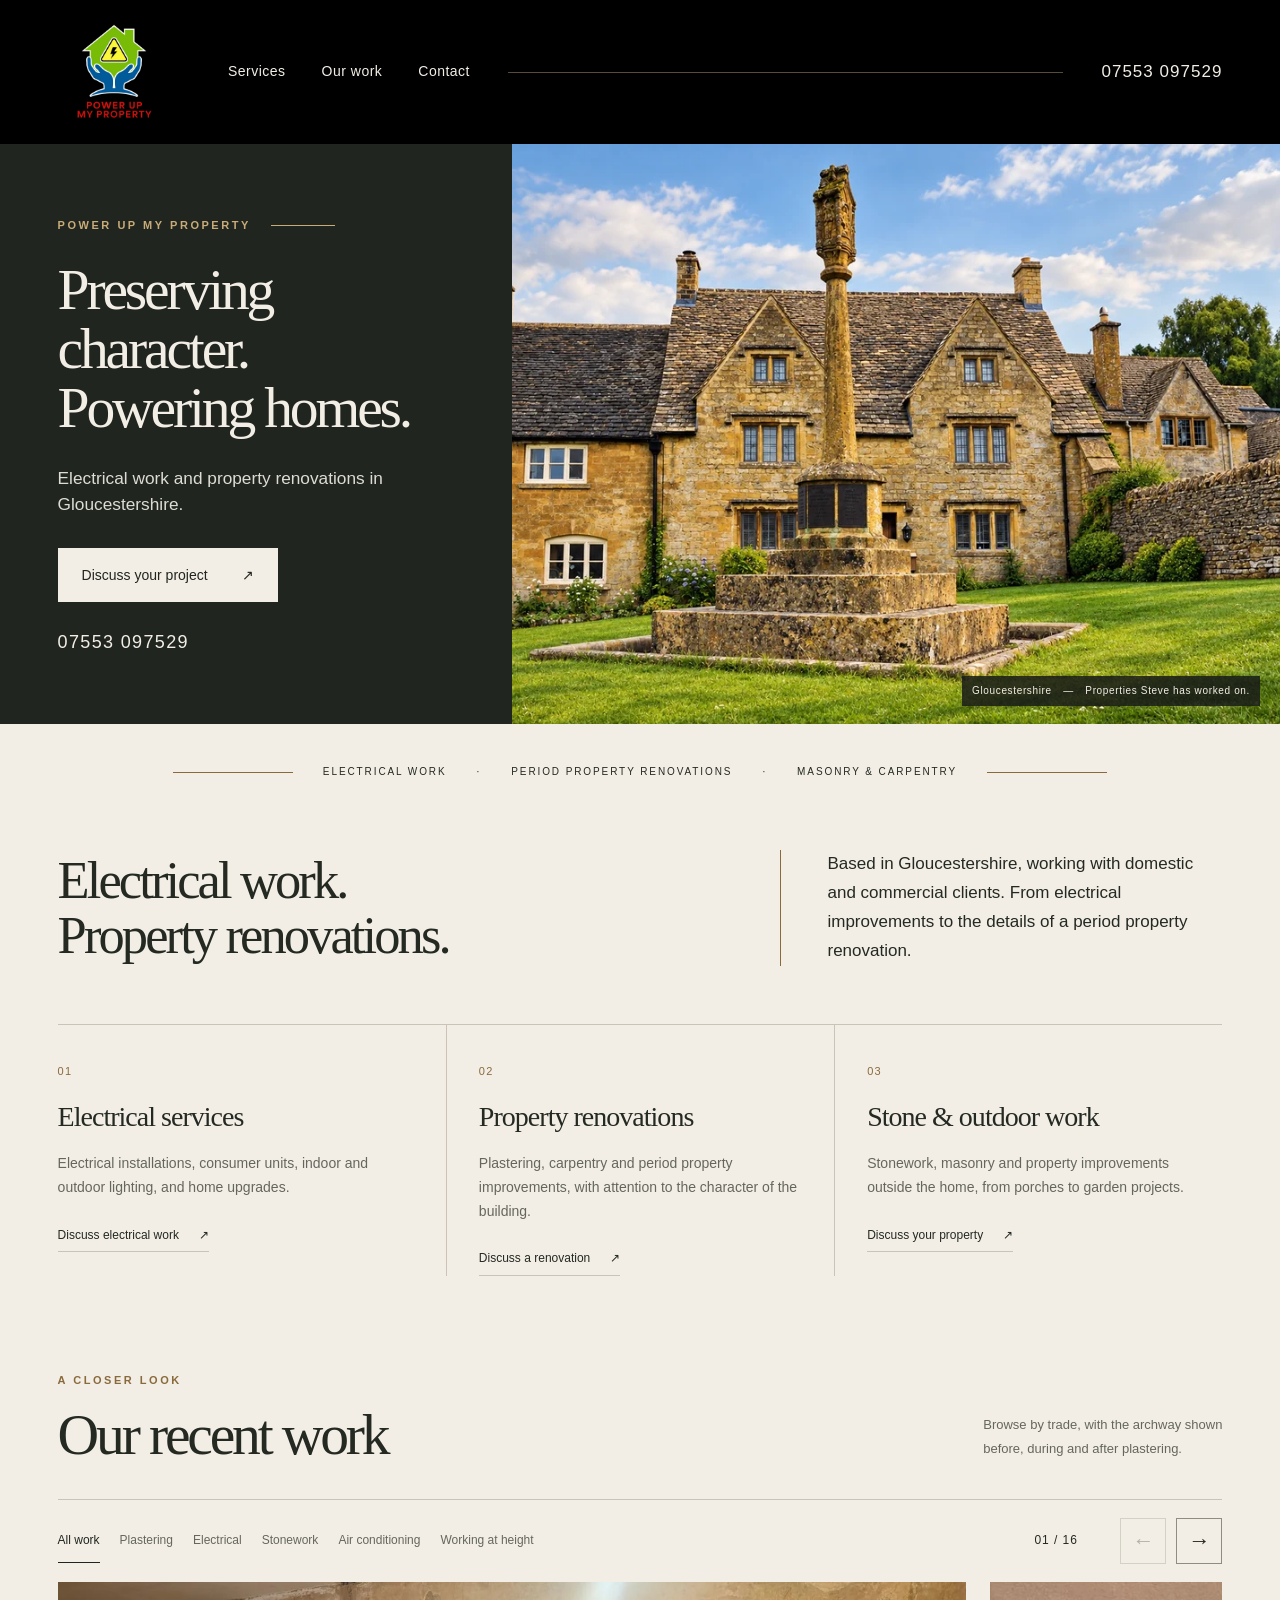
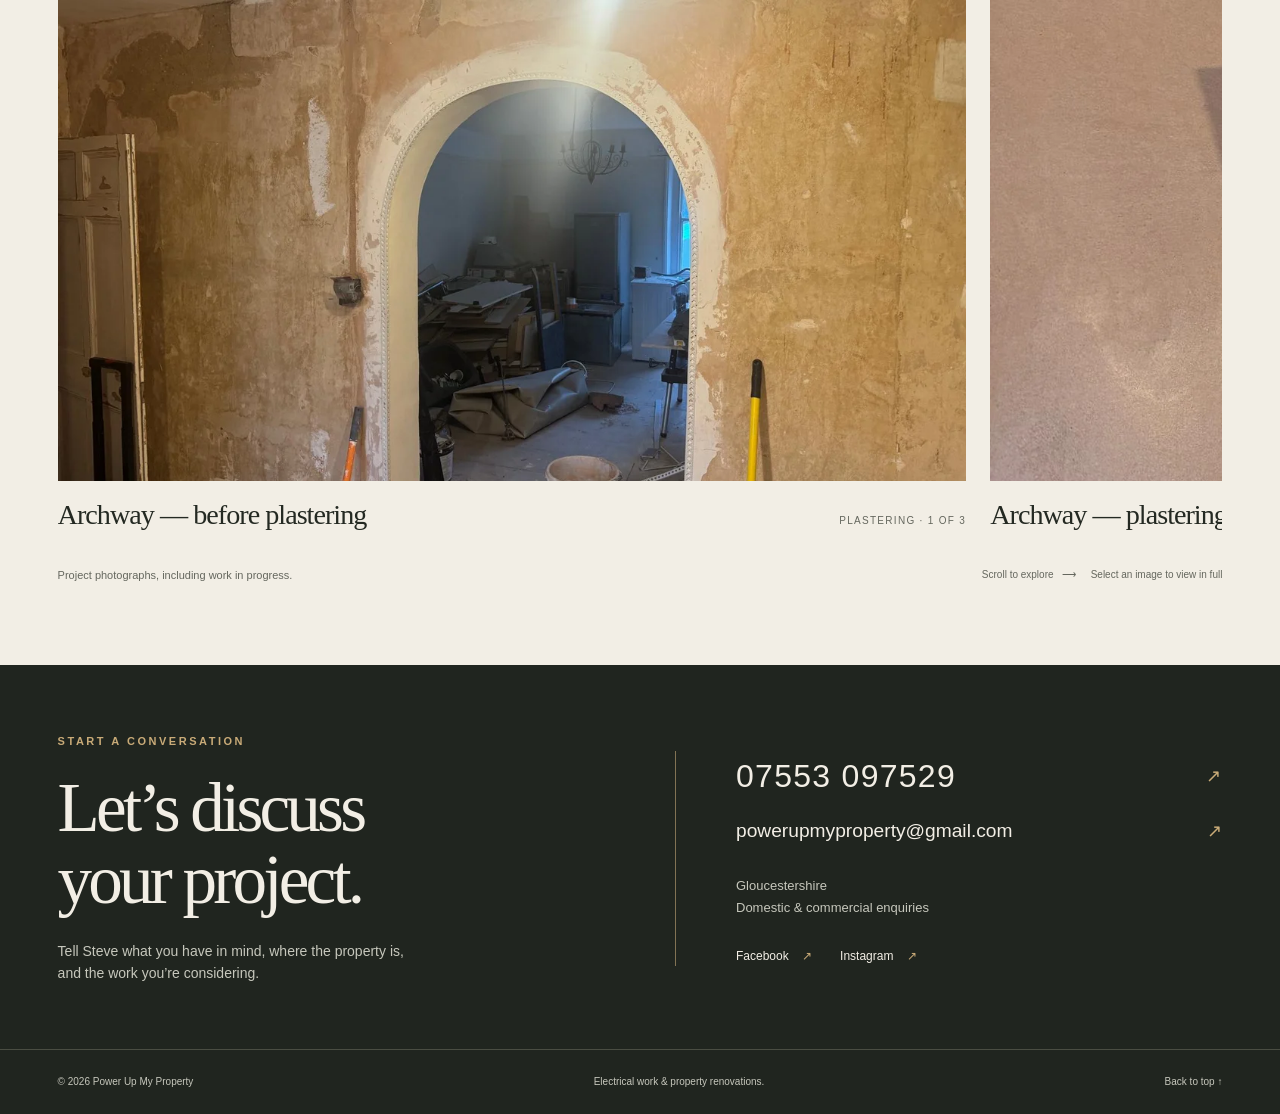
==== commit 09bcda4b: "Group plastering sequence, remove duplicate and simplify copy" ====
--- a/index.html
+++ b/index.html
@@ -11,7 +11,7 @@
   <meta property="og:type" content="website">
   <meta property="og:locale" content="en_GB">
   <meta property="og:title" content="Power Up My Property — Preserving character. Powering homes.">
-  <meta property="og:description" content="Electrical expertise and thoughtful renovations in Gloucestershire. See our work and discuss your project with Steve.">
+  <meta property="og:description" content="Electrical work and property renovations in Gloucestershire. See our work and discuss your project with Steve.">
   <meta property="og:url" content="https://www.powerupmyproperty.co.uk/">
   <meta property="og:image" content="https://www.powerupmyproperty.co.uk/Assets/approved-hero.png">
   <meta property="og:image:alt" content="Historic Cotswold stone houses and a stone monument">
@@ -38,19 +38,19 @@
       <div class="hero-copy">
         <p class="eyebrow light">Power Up My Property <span aria-hidden="true"></span></p>
         <h1 id="hero-title">Preserving<br>character.<br><span>Powering homes.</span></h1>
-        <p class="hero-description">Electrical expertise and thoughtful renovations in Gloucestershire.</p>
+        <p class="hero-description">Electrical work and property renovations in Gloucestershire.</p>
         <a class="button button-light" href="#contact">Discuss your project <span aria-hidden="true">↗</span></a>
         <a class="hero-phone" href="tel:+447553097529">07553 097529</a>
       </div>
       <figure class="hero-image">
         <img src="Assets/images/hero-1600.webp" srcset="Assets/images/hero-640.webp 640w, Assets/images/hero-1000.webp 1000w, Assets/images/hero-1600.webp 1559w" sizes="(max-width: 760px) 100vw, 60vw" width="1559" height="1009" alt="Historic Cotswold stone houses and a village monument — properties Steve has worked on" fetchpriority="high">
-        <figcaption>Gloucestershire <span aria-hidden="true">—</span> A place we know. Properties we care for.</figcaption>
+        <figcaption>Gloucestershire <span aria-hidden="true">—</span> Properties Steve has worked on.</figcaption>
       </figure>
     </section>
     <section class="services section-shell" id="services" aria-labelledby="services-title">
       <p class="service-line"><span>Electrical work</span><span>Period property renovations</span><span>Masonry &amp; carpentry</span></p>
       <div class="intro-grid">
-        <h2 id="services-title">Care for the character.<br>Expertise for the everyday.</h2>
+        <h2 id="services-title">Electrical work.<br>Property renovations.</h2>
         <p>Based in Gloucestershire, working with domestic and commercial clients. From electrical improvements to the details of a period property renovation.</p>
       </div>
       <div class="service-list">
@@ -60,26 +60,75 @@
       </div>
     </section>
     <section class="projects section-shell" id="projects" aria-labelledby="projects-title">
-      <div class="section-heading"><div><p class="eyebrow">A closer look</p><h2 id="projects-title">Our recent work</h2></div><p class="gallery-intro">The details, the progress, the finished work.<br> Photographs from our projects.</p></div>
+      <div class="section-heading"><div><p class="eyebrow">A closer look</p><h2 id="projects-title">Our recent work</h2></div><p class="gallery-intro">Browse by trade, with the archway shown<br> before, during and after plastering.</p></div>
       <div class="gallery-toolbar" hidden>
         <div class="filters" role="group" aria-label="Filter project photographs">
           <button type="button" data-filter="all" aria-pressed="true">All work</button>
-          <button type="button" data-filter="renovation" aria-pressed="false">Renovations</button>
+          <button type="button" data-filter="plastering" aria-pressed="false">Plastering</button>
           <button type="button" data-filter="electrical" aria-pressed="false">Electrical</button>
           <button type="button" data-filter="stone" aria-pressed="false">Stonework</button>
           <button type="button" data-filter="aircon" aria-pressed="false">Air conditioning</button>
           <button type="button" data-filter="height" aria-pressed="false">Working at height</button>
         </div>
-        <div class="gallery-navigation"><span id="gallery-count" aria-hidden="true">01 / 14</span><button class="arrow" type="button" id="gallery-prev" aria-label="Previous project photograph" aria-controls="gallery-track">←</button><button class="arrow" type="button" id="gallery-next" aria-label="Next project photograph" aria-controls="gallery-track">→</button></div>
+        <div class="gallery-navigation"><span id="gallery-count" aria-hidden="true">01 / 16</span><button class="arrow" type="button" id="gallery-prev" aria-label="Previous project photograph" aria-controls="gallery-track">←</button><button class="arrow" type="button" id="gallery-next" aria-label="Next project photograph" aria-controls="gallery-track">→</button></div>
       </div>
       <p class="sr-only" id="gallery-status" role="status" aria-live="polite" aria-atomic="true"></p>
       <div class="gallery-track" id="gallery-track" role="region" aria-label="Project photographs. Scroll horizontally to browse." tabindex="0">
-        <article class="project-slide" data-category="renovation" data-title="Plastering arch">
-          <a class="project-image" href="Assets/Plastering%20Arch.jpeg" aria-label="View full photograph: Plastering arch">
-            <img src="Assets/images/plastering-arch-1200.webp" srcset="Assets/images/plastering-arch-600.webp 600w, Assets/images/plastering-arch-1200.webp 1200w" sizes="(max-width: 760px) 85vw, 72vw" width="1600" height="1200" alt="Period archway during plastering and renovation work" loading="lazy" decoding="async">
-            <span class="image-expand" aria-hidden="true">View photograph ↗</span>
-          </a>
-          <div class="project-caption"><h3>Plastering arch</h3><p>Period property renovation</p></div>
+        <article class="project-slide" data-category="plastering" data-title="Archway — before plastering">
+          <a class="project-image" href="Assets/Plastering%20Arch.jpeg" aria-label="View full photograph: Archway — before plastering">
+            <img src="Assets/images/plastering-arch-1200.webp" srcset="Assets/images/plastering-arch-600.webp 600w, Assets/images/plastering-arch-1200.webp 1200w" sizes="(max-width: 760px) 85vw, 72vw" width="1600" height="1200" alt="Archway and surrounding walls prepared for plastering" loading="lazy" decoding="async">
+            <span class="image-expand" aria-hidden="true">View photograph ↗</span>
+          </a>
+          <div class="project-caption"><h3>Archway — before plastering</h3><p>Plastering · 1 of 3</p></div>
+        </article>
+        <article class="project-slide" data-category="plastering" data-title="Archway — plastering in progress">
+          <a class="project-image" href="Assets/Plastering%20Arch%202.jpeg" aria-label="View full photograph: Archway — plastering in progress">
+            <img src="Assets/images/arch-detail-1200.webp" srcset="Assets/images/arch-detail-600.webp 600w, Assets/images/arch-detail-1200.webp 1200w" sizes="(max-width: 760px) 85vw, 72vw" width="1200" height="1600" alt="Plaster being finished by hand around the curve of an archway" loading="lazy" decoding="async">
+            <span class="image-expand" aria-hidden="true">View photograph ↗</span>
+          </a>
+          <div class="project-caption"><h3>Archway — plastering in progress</h3><p>Plastering · 2 of 3</p></div>
+        </article>
+        <article class="project-slide" data-category="plastering" data-title="Archway — plastering complete">
+          <a class="project-image" href="Assets/Arch%20Final.jpeg" aria-label="View full photograph: Archway — plastering complete">
+            <img src="Assets/images/arch-finish-1200.webp" srcset="Assets/images/arch-finish-600.webp 600w, Assets/images/arch-finish-1200.webp 1200w" sizes="(max-width: 760px) 85vw, 72vw" width="1600" height="1200" alt="Fresh plaster around the archway in a room under renovation" loading="lazy" decoding="async">
+            <span class="image-expand" aria-hidden="true">View photograph ↗</span>
+          </a>
+          <div class="project-caption"><h3>Archway — plastering complete</h3><p>Plastering · 3 of 3</p></div>
+        </article>
+        <article class="project-slide" data-category="plastering" data-title="Wall preparation">
+          <a class="project-image" href="Assets/Plastering%207.jpeg" aria-label="View full photograph: Wall preparation">
+            <img src="Assets/images/plastering-7-1200.webp" srcset="Assets/images/plastering-7-600.webp 600w, Assets/images/plastering-7-1200.webp 1200w" sizes="(max-width: 760px) 85vw, 72vw" width="1200" height="1600" alt="Wall lining prepared for plastering beside an archway" loading="lazy" decoding="async">
+            <span class="image-expand" aria-hidden="true">View photograph ↗</span>
+          </a>
+          <div class="project-caption"><h3>Wall preparation</h3><p>Plastering · Before skimming</p></div>
+        </article>
+        <article class="project-slide" data-category="plastering" data-title="Room plastering">
+          <a class="project-image" href="Assets/Plastering%203.jpeg" aria-label="View full photograph: Room plastering">
+            <img src="Assets/images/plastering-3-1200.webp" srcset="Assets/images/plastering-3-600.webp 600w, Assets/images/plastering-3-1200.webp 1200w" sizes="(max-width: 760px) 85vw, 72vw" width="1600" height="901" alt="Interior walls during plastering work" loading="lazy" decoding="async">
+            <span class="image-expand" aria-hidden="true">View photograph ↗</span>
+          </a>
+          <div class="project-caption"><h3>Room plastering</h3><p>Plastering · Walls in progress</p></div>
+        </article>
+        <article class="project-slide" data-category="plastering" data-title="Wall plastering">
+          <a class="project-image" href="Assets/Plastering%202.jpeg" aria-label="View full photograph: Wall plastering">
+            <img src="Assets/Plastering%202.jpeg" width="899" height="1599" alt="New plaster on an interior wall beside a window" loading="lazy" decoding="async">
+            <span class="image-expand" aria-hidden="true">View photograph ↗</span>
+          </a>
+          <div class="project-caption"><h3>Wall plastering</h3><p>Plastering · Walls in progress</p></div>
+        </article>
+        <article class="project-slide" data-category="plastering" data-title="Plastering around a corner">
+          <a class="project-image" href="Assets/Plastering%205.jpeg" aria-label="View full photograph: Plastering around a corner">
+            <img src="Assets/Plastering%205.jpeg" width="1200" height="1600" alt="Fresh plaster around an internal corner" loading="lazy" decoding="async">
+            <span class="image-expand" aria-hidden="true">View photograph ↗</span>
+          </a>
+          <div class="project-caption"><h3>Plastering around a corner</h3><p>Plastering · Walls in progress</p></div>
+        </article>
+        <article class="project-slide" data-category="plastering" data-title="Wall finishing">
+          <a class="project-image" href="Assets/Plastering%206.jpeg" aria-label="View full photograph: Wall finishing">
+            <img src="Assets/Plastering%206.jpeg" width="1200" height="1600" alt="Freshly plastered wall during a room renovation" loading="lazy" decoding="async">
+            <span class="image-expand" aria-hidden="true">View photograph ↗</span>
+          </a>
+          <div class="project-caption"><h3>Wall finishing</h3><p>Plastering · Walls in progress</p></div>
         </article>
         <article class="project-slide" data-category="electrical" data-title="Outside lighting">
           <a class="project-image" href="Assets/Outside%20Light%201.jpeg" aria-label="View full photograph: Outside lighting">
@@ -88,12 +137,19 @@
           </a>
           <div class="project-caption"><h3>Outside lighting</h3><p>Electrical installation</p></div>
         </article>
-        <article class="project-slide" data-category="renovation" data-title="A freshly plastered arch">
-          <a class="project-image" href="Assets/Arch%20Final.jpeg" aria-label="View full photograph: A freshly plastered arch">
-            <img src="Assets/images/arch-finish-1200.webp" srcset="Assets/images/arch-finish-600.webp 600w, Assets/images/arch-finish-1200.webp 1200w" sizes="(max-width: 760px) 85vw, 72vw" width="1600" height="1200" alt="Fresh plaster around the archway in a room under renovation" loading="lazy" decoding="async">
-            <span class="image-expand" aria-hidden="true">View photograph ↗</span>
-          </a>
-          <div class="project-caption"><h3>A freshly plastered arch</h3><p>Plastering &amp; finishing</p></div>
+        <article class="project-slide" data-category="electrical" data-title="Consumer unit">
+          <a class="project-image" href="Assets/Main%20Board%201.jpeg" aria-label="View full photograph: Consumer unit">
+            <img src="Assets/images/main-board-1200.webp" srcset="Assets/images/main-board-600.webp 600w, Assets/images/main-board-1200.webp 1200w" sizes="(max-width: 760px) 85vw, 72vw" width="1200" height="1600" alt="Consumer unit with its cover removed showing circuit wiring" loading="lazy" decoding="async">
+            <span class="image-expand" aria-hidden="true">View photograph ↗</span>
+          </a>
+          <div class="project-caption"><h3>Consumer unit</h3><p>Electrical work</p></div>
+        </article>
+        <article class="project-slide" data-category="electrical" data-title="Garage consumer unit">
+          <a class="project-image" href="Assets/Garrage%20Board%201.jpeg" aria-label="View full photograph: Garage consumer unit">
+            <img src="Assets/images/garage-board-1-1200.webp" srcset="Assets/images/garage-board-1-600.webp 600w, Assets/images/garage-board-1-1200.webp 1200w" sizes="(max-width: 760px) 85vw, 72vw" width="1200" height="1600" alt="Garage electrical consumer unit installation" loading="lazy" decoding="async">
+            <span class="image-expand" aria-hidden="true">View photograph ↗</span>
+          </a>
+          <div class="project-caption"><h3>Garage consumer unit</h3><p>Electrical work</p></div>
         </article>
         <article class="project-slide" data-category="stone" data-title="Stone porch">
           <a class="project-image" href="Assets/Stone%20Porch%201.jpeg" aria-label="View full photograph: Stone porch">
@@ -102,85 +158,43 @@
           </a>
           <div class="project-caption"><h3>Stone porch</h3><p>Masonry in progress</p></div>
         </article>
-        <article class="project-slide" data-category="electrical" data-title="Consumer unit">
-          <a class="project-image" href="Assets/Main%20Board%201.jpeg" aria-label="View full photograph: Consumer unit">
-            <img src="Assets/images/main-board-1200.webp" srcset="Assets/images/main-board-600.webp 600w, Assets/images/main-board-1200.webp 1200w" sizes="(max-width: 760px) 85vw, 72vw" width="1200" height="1600" alt="Consumer unit with its cover removed showing circuit wiring" loading="lazy" decoding="async">
-            <span class="image-expand" aria-hidden="true">View photograph ↗</span>
-          </a>
-          <div class="project-caption"><h3>Consumer unit</h3><p>Electrical work</p></div>
-        </article>
-        <article class="project-slide" data-category="electrical" data-title="Garage consumer unit">
-          <a class="project-image" href="Assets/Garrage%20Board%201.jpeg" aria-label="View full photograph: Garage consumer unit">
-            <img src="Assets/images/garage-board-1-1200.webp" srcset="Assets/images/garage-board-1-600.webp 600w, Assets/images/garage-board-1-1200.webp 1200w" sizes="(max-width: 760px) 85vw, 72vw" width="1200" height="1600" alt="Garage electrical consumer unit installation" loading="lazy" decoding="async">
-            <span class="image-expand" aria-hidden="true">View photograph ↗</span>
-          </a>
-          <div class="project-caption"><h3>Garage consumer unit</h3><p>Electrical work</p></div>
-        </article>
-        <article class="project-slide" data-category="electrical" data-title="Garage electrical work">
-          <a class="project-image" href="Assets/Garrage%20Board%202.jpeg" aria-label="View full photograph: Garage electrical work">
-            <img src="Assets/images/garage-board-2-1200.webp" srcset="Assets/images/garage-board-2-600.webp 600w, Assets/images/garage-board-2-1200.webp 1200w" sizes="(max-width: 760px) 85vw, 72vw" width="1200" height="1600" alt="Another view of the garage consumer unit" loading="lazy" decoding="async">
-            <span class="image-expand" aria-hidden="true">View photograph ↗</span>
-          </a>
-          <div class="project-caption"><h3>Garage electrical work</h3><p>Electrical work</p></div>
-        </article>
-        <article class="project-slide" data-category="renovation" data-title="The archway detail">
-          <a class="project-image" href="Assets/Plastering%20Arch%202.jpeg" aria-label="View full photograph: The archway detail">
-            <img src="Assets/images/arch-detail-1200.webp" srcset="Assets/images/arch-detail-600.webp 600w, Assets/images/arch-detail-1200.webp 1200w" sizes="(max-width: 760px) 85vw, 72vw" width="1200" height="1600" alt="Plaster being finished by hand around the curve of an archway" loading="lazy" decoding="async">
-            <span class="image-expand" aria-hidden="true">View photograph ↗</span>
-          </a>
-          <div class="project-caption"><h3>The archway detail</h3><p>Plastering in progress</p></div>
-        </article>
-        <article class="project-slide" data-category="renovation" data-title="Plastering work">
-          <a class="project-image" href="Assets/Plastering%207.jpeg" aria-label="View full photograph: Plastering work">
-            <img src="Assets/images/plastering-7-1200.webp" srcset="Assets/images/plastering-7-600.webp 600w, Assets/images/plastering-7-1200.webp 1200w" sizes="(max-width: 760px) 85vw, 72vw" width="1200" height="1600" alt="Plastering work inside a property" loading="lazy" decoding="async">
-            <span class="image-expand" aria-hidden="true">View photograph ↗</span>
-          </a>
-          <div class="project-caption"><h3>Plastering work</h3><p>Property renovation</p></div>
-        </article>
-        <article class="project-slide" data-category="renovation" data-title="Interior plasterwork">
-          <a class="project-image" href="Assets/Plastering%203.jpeg" aria-label="View full photograph: Interior plasterwork">
-            <img src="Assets/images/plastering-3-1200.webp" srcset="Assets/images/plastering-3-600.webp 600w, Assets/images/plastering-3-1200.webp 1200w" sizes="(max-width: 760px) 85vw, 72vw" width="1600" height="901" alt="Interior walls during plastering work" loading="lazy" decoding="async">
-            <span class="image-expand" aria-hidden="true">View photograph ↗</span>
-          </a>
-          <div class="project-caption"><h3>Interior plasterwork</h3><p>Property renovation</p></div>
-        </article>
-        <article class="project-slide" data-category="aircon" data-title="Air conditioning">
-          <a class="project-image" href="Assets/Air%20Con%201.jpeg" aria-label="View full photograph: Air conditioning">
-            <img src="Assets/images/air-con-1-1200.webp" srcset="Assets/images/air-con-1-600.webp 600w, Assets/images/air-con-1-1200.webp 901w" sizes="(max-width: 760px) 85vw, 72vw" width="901" height="1600" alt="Air conditioning equipment installed at a property" loading="lazy" decoding="async">
-            <span class="image-expand" aria-hidden="true">View photograph ↗</span>
-          </a>
-          <div class="project-caption"><h3>Air conditioning</h3><p>Installation work</p></div>
-        </article>
-        <article class="project-slide" data-category="aircon" data-title="Air conditioning detail">
-          <a class="project-image" href="Assets/Air%20Con%202.jpeg" aria-label="View full photograph: Air conditioning detail">
-            <img src="Assets/images/air-con-2-1200.webp" srcset="Assets/images/air-con-2-600.webp 600w, Assets/images/air-con-2-1200.webp 899w" sizes="(max-width: 760px) 85vw, 72vw" width="899" height="1599" alt="A second view of installed air conditioning equipment" loading="lazy" decoding="async">
-            <span class="image-expand" aria-hidden="true">View photograph ↗</span>
-          </a>
-          <div class="project-caption"><h3>Air conditioning detail</h3><p>Installation work</p></div>
-        </article>
-        <article class="project-slide" data-category="height" data-title="Working at height">
-          <a class="project-image" href="Assets/WAH%201.jpeg" aria-label="View full photograph: Working at height">
-            <img src="Assets/images/height-work-1-1200.webp" srcset="Assets/images/height-work-1-600.webp 600w, Assets/images/height-work-1-1200.webp 1200w" sizes="(max-width: 760px) 85vw, 72vw" width="1200" height="1600" alt="Property maintenance work at height" loading="lazy" decoding="async">
-            <span class="image-expand" aria-hidden="true">View photograph ↗</span>
-          </a>
-          <div class="project-caption"><h3>Working at height</h3><p>Property maintenance</p></div>
-        </article>
-        <article class="project-slide" data-category="height" data-title="Work above ground level">
-          <a class="project-image" href="Assets/WAH%202.jpeg" aria-label="View full photograph: Work above ground level">
-            <img src="Assets/images/height-work-2-1200.webp" srcset="Assets/images/height-work-2-600.webp 600w, Assets/images/height-work-2-1200.webp 900w" sizes="(max-width: 760px) 85vw, 72vw" width="900" height="1600" alt="A further view of property work at height" loading="lazy" decoding="async">
-            <span class="image-expand" aria-hidden="true">View photograph ↗</span>
-          </a>
-          <div class="project-caption"><h3>Work above ground level</h3><p>Property maintenance</p></div>
-        </article>
-      </div>
-      <div class="gallery-footnote"><p>Work in progress, shown as it happens.</p><span>Scroll to explore <span aria-hidden="true">⟶</span> &nbsp; Select an image to view in full</span></div>
+        <article class="project-slide" data-category="aircon" data-title="Air conditioning — outdoor unit">
+          <a class="project-image" href="Assets/Air%20Con%201.jpeg" aria-label="View full photograph: Air conditioning — outdoor unit">
+            <img src="Assets/images/air-con-1-1200.webp" srcset="Assets/images/air-con-1-600.webp 600w, Assets/images/air-con-1-1200.webp 901w" sizes="(max-width: 760px) 85vw, 72vw" width="901" height="1600" alt="Outdoor air conditioning unit mounted on a brick wall" loading="lazy" decoding="async">
+            <span class="image-expand" aria-hidden="true">View photograph ↗</span>
+          </a>
+          <div class="project-caption"><h3>Air conditioning — outdoor unit</h3><p>Air conditioning installation</p></div>
+        </article>
+        <article class="project-slide" data-category="aircon" data-title="Air conditioning — ceiling unit">
+          <a class="project-image" href="Assets/Air%20Con%202.jpeg" aria-label="View full photograph: Air conditioning — ceiling unit">
+            <img src="Assets/images/air-con-2-1200.webp" srcset="Assets/images/air-con-2-600.webp 600w, Assets/images/air-con-2-1200.webp 899w" sizes="(max-width: 760px) 85vw, 72vw" width="899" height="1599" alt="Ceiling-mounted air conditioning cassette" loading="lazy" decoding="async">
+            <span class="image-expand" aria-hidden="true">View photograph ↗</span>
+          </a>
+          <div class="project-caption"><h3>Air conditioning — ceiling unit</h3><p>Air conditioning installation</p></div>
+        </article>
+        <article class="project-slide" data-category="height" data-title="Access equipment">
+          <a class="project-image" href="Assets/WAH%201.jpeg" aria-label="View full photograph: Access equipment">
+            <img src="Assets/images/height-work-1-1200.webp" srcset="Assets/images/height-work-1-600.webp 600w, Assets/images/height-work-1-1200.webp 1200w" sizes="(max-width: 760px) 85vw, 72vw" width="1200" height="1600" alt="Access platform vehicle beside a property" loading="lazy" decoding="async">
+            <span class="image-expand" aria-hidden="true">View photograph ↗</span>
+          </a>
+          <div class="project-caption"><h3>Access equipment</h3><p>Working at height</p></div>
+        </article>
+        <article class="project-slide" data-category="height" data-title="Access for exterior work">
+          <a class="project-image" href="Assets/WAH%202.jpeg" aria-label="View full photograph: Access for exterior work">
+            <img src="Assets/images/height-work-2-1200.webp" srcset="Assets/images/height-work-2-600.webp 600w, Assets/images/height-work-2-1200.webp 900w" sizes="(max-width: 760px) 85vw, 72vw" width="900" height="1600" alt="Access platform positioned outside a multi-storey building" loading="lazy" decoding="async">
+            <span class="image-expand" aria-hidden="true">View photograph ↗</span>
+          </a>
+          <div class="project-caption"><h3>Access for exterior work</h3><p>Working at height</p></div>
+        </article>
+      </div>
+      <div class="gallery-footnote"><p>Project photographs, including work in progress.</p><span>Scroll to explore <span aria-hidden="true">⟶</span> &nbsp; Select an image to view in full</span></div>
     </section>
     <section class="contact" id="contact" aria-labelledby="contact-title">
       <div class="contact-inner section-shell"><div><p class="eyebrow light">Start a conversation</p><h2 id="contact-title">Let’s discuss<br>your project.</h2><p>Tell Steve what you have in mind, where the property is, and the work you’re considering.</p></div>
       <div class="contact-details"><a class="contact-phone" href="tel:+447553097529">07553 097529 <span aria-hidden="true">↗</span></a><a class="contact-email" href="mailto:powerupmyproperty@gmail.com">powerupmyproperty@gmail.com <span aria-hidden="true">↗</span></a><p>Gloucestershire<br>Domestic &amp; commercial enquiries</p><div class="socials"><a href="https://facebook.com/powerupmyproperty" target="_blank" rel="noopener noreferrer">Facebook <span class="sr-only">(opens in a new tab)</span><span aria-hidden="true">↗</span></a><a href="https://instagram.com/power_up_my_property" target="_blank" rel="noopener noreferrer">Instagram <span class="sr-only">(opens in a new tab)</span><span aria-hidden="true">↗</span></a></div></div></div>
     </section>
   </main>
-  <footer class="site-footer"><div class="section-shell"><p>© <span id="year">2026</span> Power Up My Property</p><p>Preserving Character. Powering Homes. Renovating with Craft.</p><a href="#home">Back to top ↑</a></div></footer>
+  <footer class="site-footer"><div class="section-shell"><p>© <span id="year">2026</span> Power Up My Property</p><p>Electrical work &amp; property renovations.</p><a href="#home">Back to top ↑</a></div></footer>
   <dialog id="image-dialog" aria-labelledby="image-title">
     <div class="dialog-bar"><p id="image-title"></p><button type="button" class="dialog-close" aria-label="Close full-size photograph" autofocus>Close <span aria-hidden="true">×</span></button></div>
     <img id="dialog-image" alt="Selected project photograph">
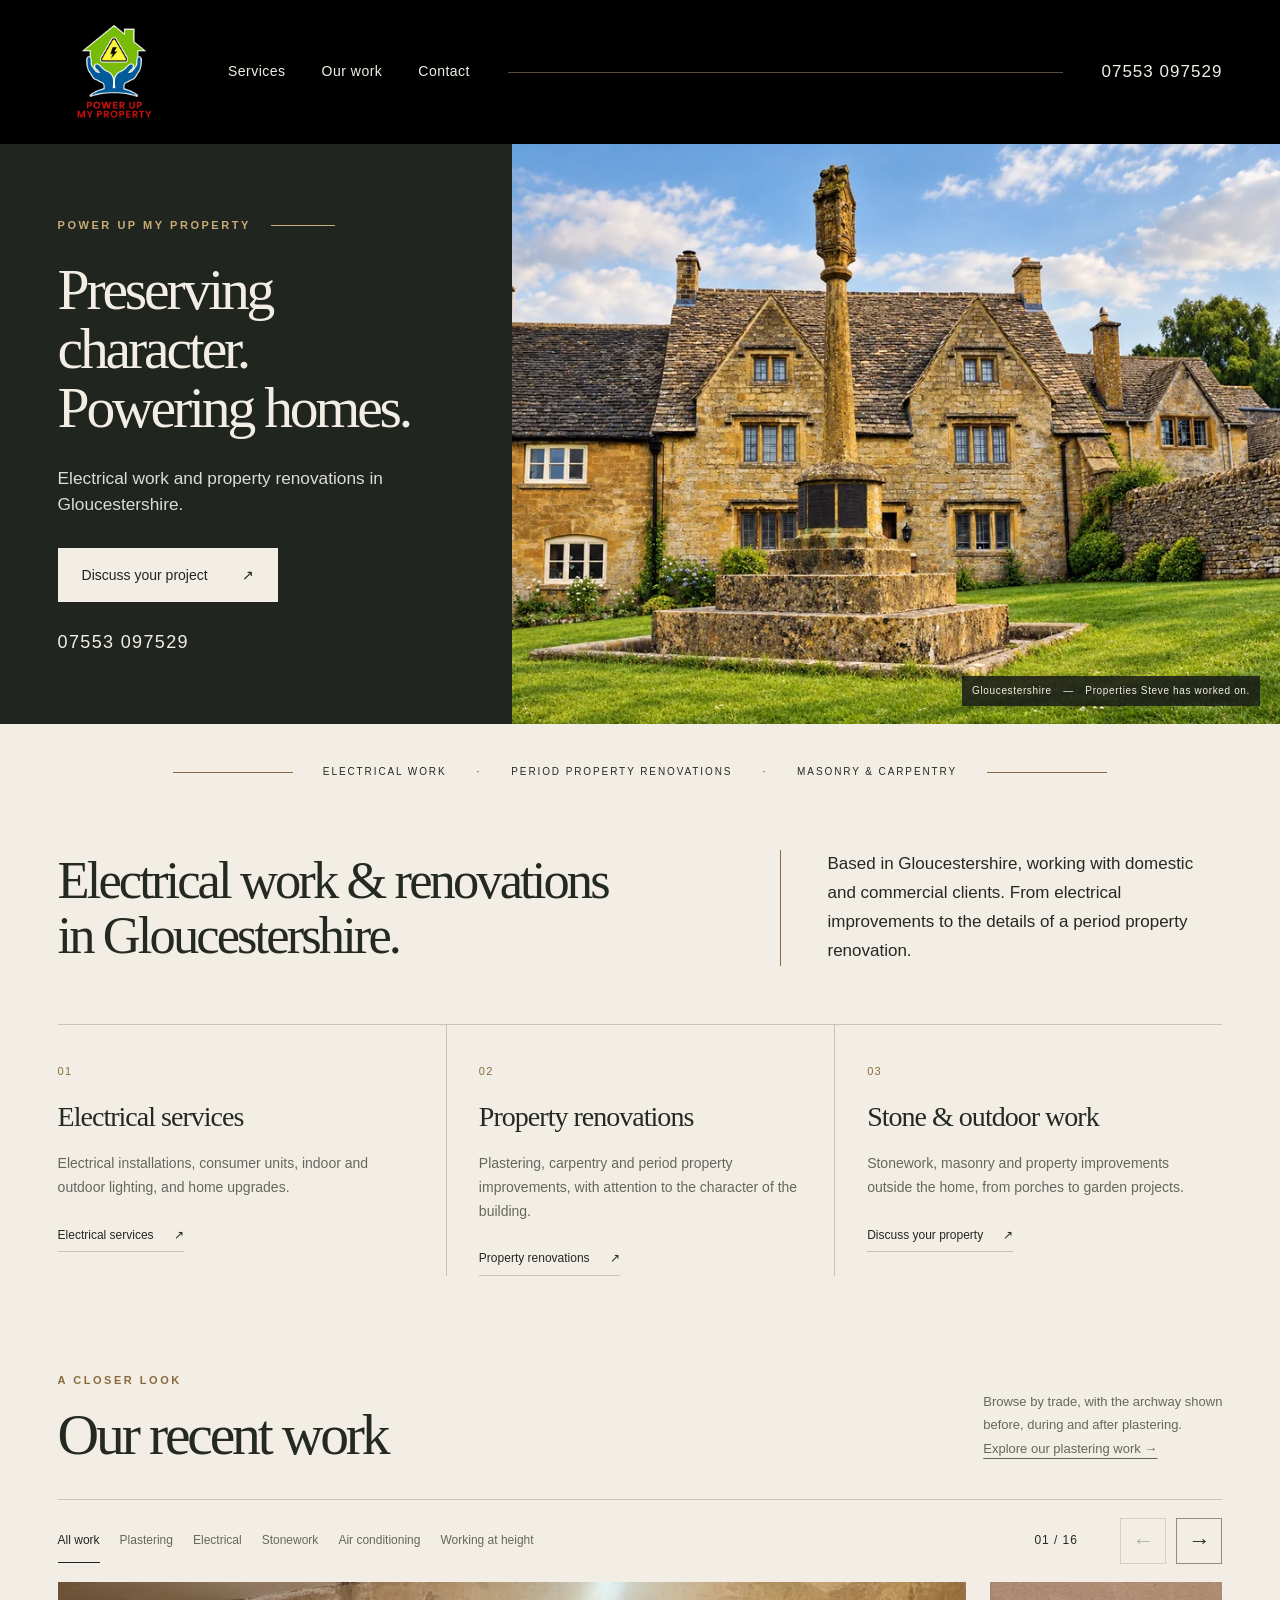
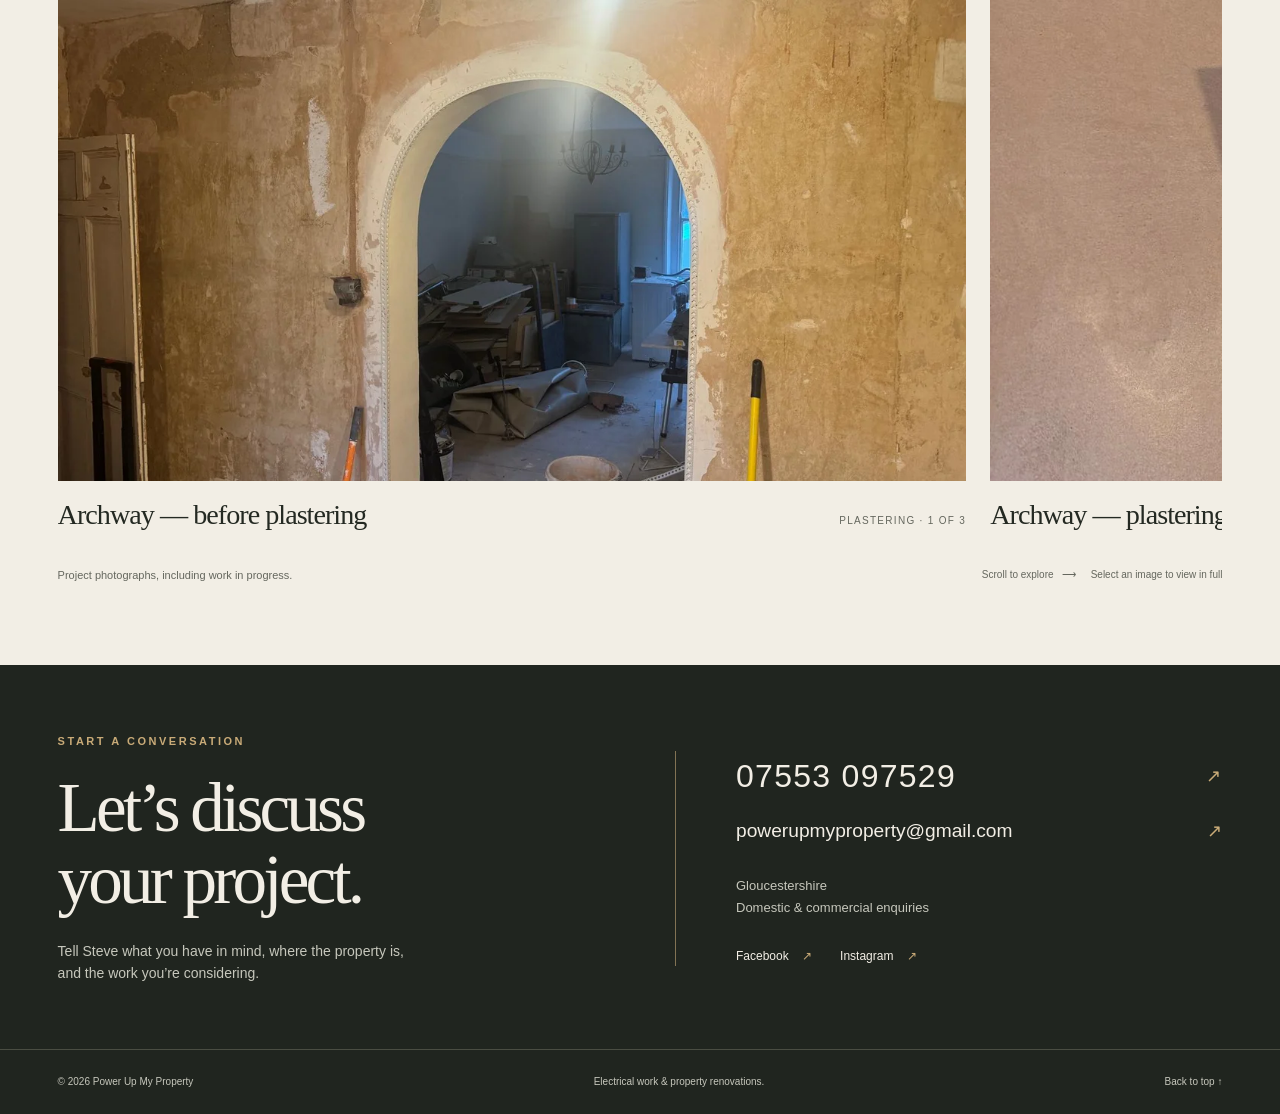
==== commit 9cfcd4d5: "Add local service pages and search discovery metadata" ====
--- a/index.html
+++ b/index.html
@@ -3,8 +3,9 @@
 <head>
   <meta charset="utf-8">
   <meta name="viewport" content="width=device-width, initial-scale=1">
+  <meta name="robots" content="index, follow, max-image-preview:large">
   <meta name="theme-color" content="#20251f">
-  <title>Electrical Work & Property Renovations in Gloucestershire | Power Up My Property</title>
+  <title>Electrical Work &amp; Plastering in Gloucestershire | Power Up My Property</title>
   <meta name="description" content="Electrical work, period property renovations, plastering, masonry and carpentry in Gloucestershire. Explore Steve’s work and contact Power Up My Property on 07553 097529.">
   <link rel="canonical" href="https://www.powerupmyproperty.co.uk/">
   <link rel="icon" type="image/jpeg" href="Assets/Logo%20Black.jpeg">
@@ -19,7 +20,7 @@
   <link rel="stylesheet" href="Assets/site.css">
   <script src="Assets/site.js" defer></script>
   <script type="application/ld+json">
-  {"@context":"https://schema.org","@type":"LocalBusiness","name":"Power Up My Property","url":"https://www.powerupmyproperty.co.uk/","logo":"https://www.powerupmyproperty.co.uk/Assets/Logo%20Black.jpeg","image":"https://www.powerupmyproperty.co.uk/Assets/approved-hero.png","telephone":"+447553097529","email":"powerupmyproperty@gmail.com","areaServed":{"@type":"AdministrativeArea","name":"Gloucestershire"},"description":"Electrical work and property renovations for domestic and commercial clients in Gloucestershire.","sameAs":["https://facebook.com/powerupmyproperty","https://instagram.com/power_up_my_property"]}
+{"@context": "https://schema.org", "@graph": [{"@type": "HomeAndConstructionBusiness", "name": "Power Up My Property", "url": "https://www.powerupmyproperty.co.uk/", "logo": "https://www.powerupmyproperty.co.uk/Assets/Logo%20Black.jpeg", "image": "https://www.powerupmyproperty.co.uk/Assets/approved-hero.png", "telephone": "+447553097529", "email": "powerupmyproperty@gmail.com", "areaServed": {"@type": "AdministrativeArea", "name": "Gloucestershire"}, "description": "Electrical work and property renovations for domestic and commercial clients in Gloucestershire.", "sameAs": ["https://facebook.com/powerupmyproperty", "https://instagram.com/power_up_my_property"], "@id": "https://www.powerupmyproperty.co.uk/#business", "hasOfferCatalog": {"@type": "OfferCatalog", "name": "Property services in Gloucestershire", "itemListElement": [{"@type": "Offer", "itemOffered": {"@type": "Service", "name": "Electrical services", "url": "https://www.powerupmyproperty.co.uk/electrical-services-gloucestershire.html", "areaServed": "Gloucestershire"}}, {"@type": "Offer", "itemOffered": {"@type": "Service", "name": "Plastering", "url": "https://www.powerupmyproperty.co.uk/plastering-gloucestershire.html", "areaServed": "Gloucestershire"}}, {"@type": "Offer", "itemOffered": {"@type": "Service", "name": "Property renovations", "url": "https://www.powerupmyproperty.co.uk/property-renovations-gloucestershire.html", "areaServed": "Gloucestershire"}}]}}, {"@type": "WebSite", "@id": "https://www.powerupmyproperty.co.uk/#website", "name": "Power Up My Property", "url": "https://www.powerupmyproperty.co.uk/", "publisher": {"@id": "https://www.powerupmyproperty.co.uk/#business"}}, {"@type": "WebPage", "@id": "https://www.powerupmyproperty.co.uk/#page", "url": "https://www.powerupmyproperty.co.uk/", "name": "Electrical work, plastering and property renovations in Gloucestershire", "isPartOf": {"@id": "https://www.powerupmyproperty.co.uk/#website"}, "about": {"@id": "https://www.powerupmyproperty.co.uk/#business"}, "inLanguage": "en-GB"}]}
   </script>
 </head>
 <body>
@@ -50,17 +51,17 @@
     <section class="services section-shell" id="services" aria-labelledby="services-title">
       <p class="service-line"><span>Electrical work</span><span>Period property renovations</span><span>Masonry &amp; carpentry</span></p>
       <div class="intro-grid">
-        <h2 id="services-title">Electrical work.<br>Property renovations.</h2>
+        <h2 id="services-title">Electrical work &amp; renovations<br>in Gloucestershire.</h2>
         <p>Based in Gloucestershire, working with domestic and commercial clients. From electrical improvements to the details of a period property renovation.</p>
       </div>
       <div class="service-list">
-        <article><span class="service-number" aria-hidden="true">01</span><h3>Electrical services</h3><p>Electrical installations, consumer units, indoor and outdoor lighting, and home upgrades.</p><a href="#contact">Discuss electrical work <span aria-hidden="true">↗</span></a></article>
-        <article><span class="service-number" aria-hidden="true">02</span><h3>Property renovations</h3><p>Plastering, carpentry and period property improvements, with attention to the character of the building.</p><a href="#contact">Discuss a renovation <span aria-hidden="true">↗</span></a></article>
+        <article><span class="service-number" aria-hidden="true">01</span><h3>Electrical services</h3><p>Electrical installations, consumer units, indoor and outdoor lighting, and home upgrades.</p><a href="electrical-services-gloucestershire.html">Electrical services <span aria-hidden="true">↗</span></a></article>
+        <article><span class="service-number" aria-hidden="true">02</span><h3>Property renovations</h3><p>Plastering, carpentry and period property improvements, with attention to the character of the building.</p><a href="property-renovations-gloucestershire.html">Property renovations <span aria-hidden="true">↗</span></a></article>
         <article><span class="service-number" aria-hidden="true">03</span><h3>Stone &amp; outdoor work</h3><p>Stonework, masonry and property improvements outside the home, from porches to garden projects.</p><a href="#contact">Discuss your property <span aria-hidden="true">↗</span></a></article>
       </div>
     </section>
     <section class="projects section-shell" id="projects" aria-labelledby="projects-title">
-      <div class="section-heading"><div><p class="eyebrow">A closer look</p><h2 id="projects-title">Our recent work</h2></div><p class="gallery-intro">Browse by trade, with the archway shown<br> before, during and after plastering.</p></div>
+      <div class="section-heading"><div><p class="eyebrow">A closer look</p><h2 id="projects-title">Our recent work</h2></div><p class="gallery-intro">Browse by trade, with the archway shown<br> before, during and after plastering.<br><a href="plastering-gloucestershire.html">Explore our plastering work →</a></p></div>
       <div class="gallery-toolbar" hidden>
         <div class="filters" role="group" aria-label="Filter project photographs">
           <button type="button" data-filter="all" aria-pressed="true">All work</button>
